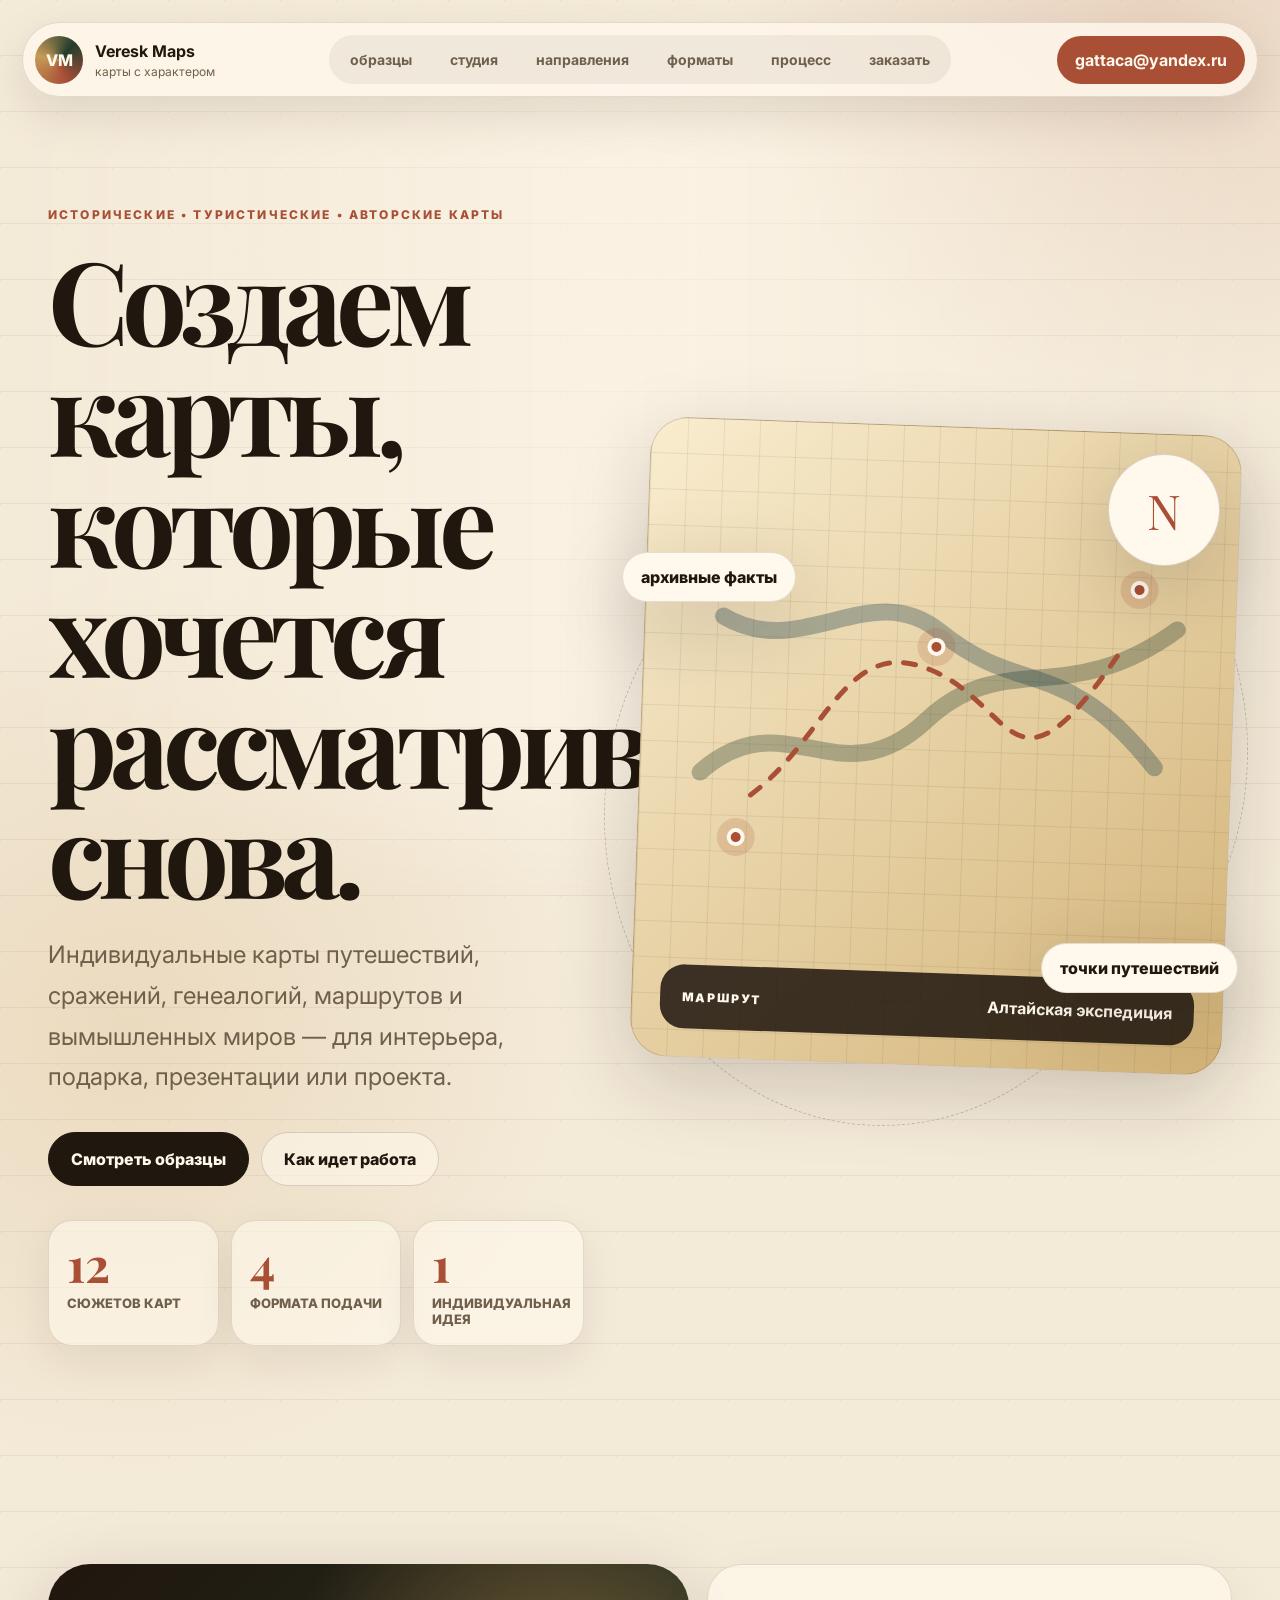
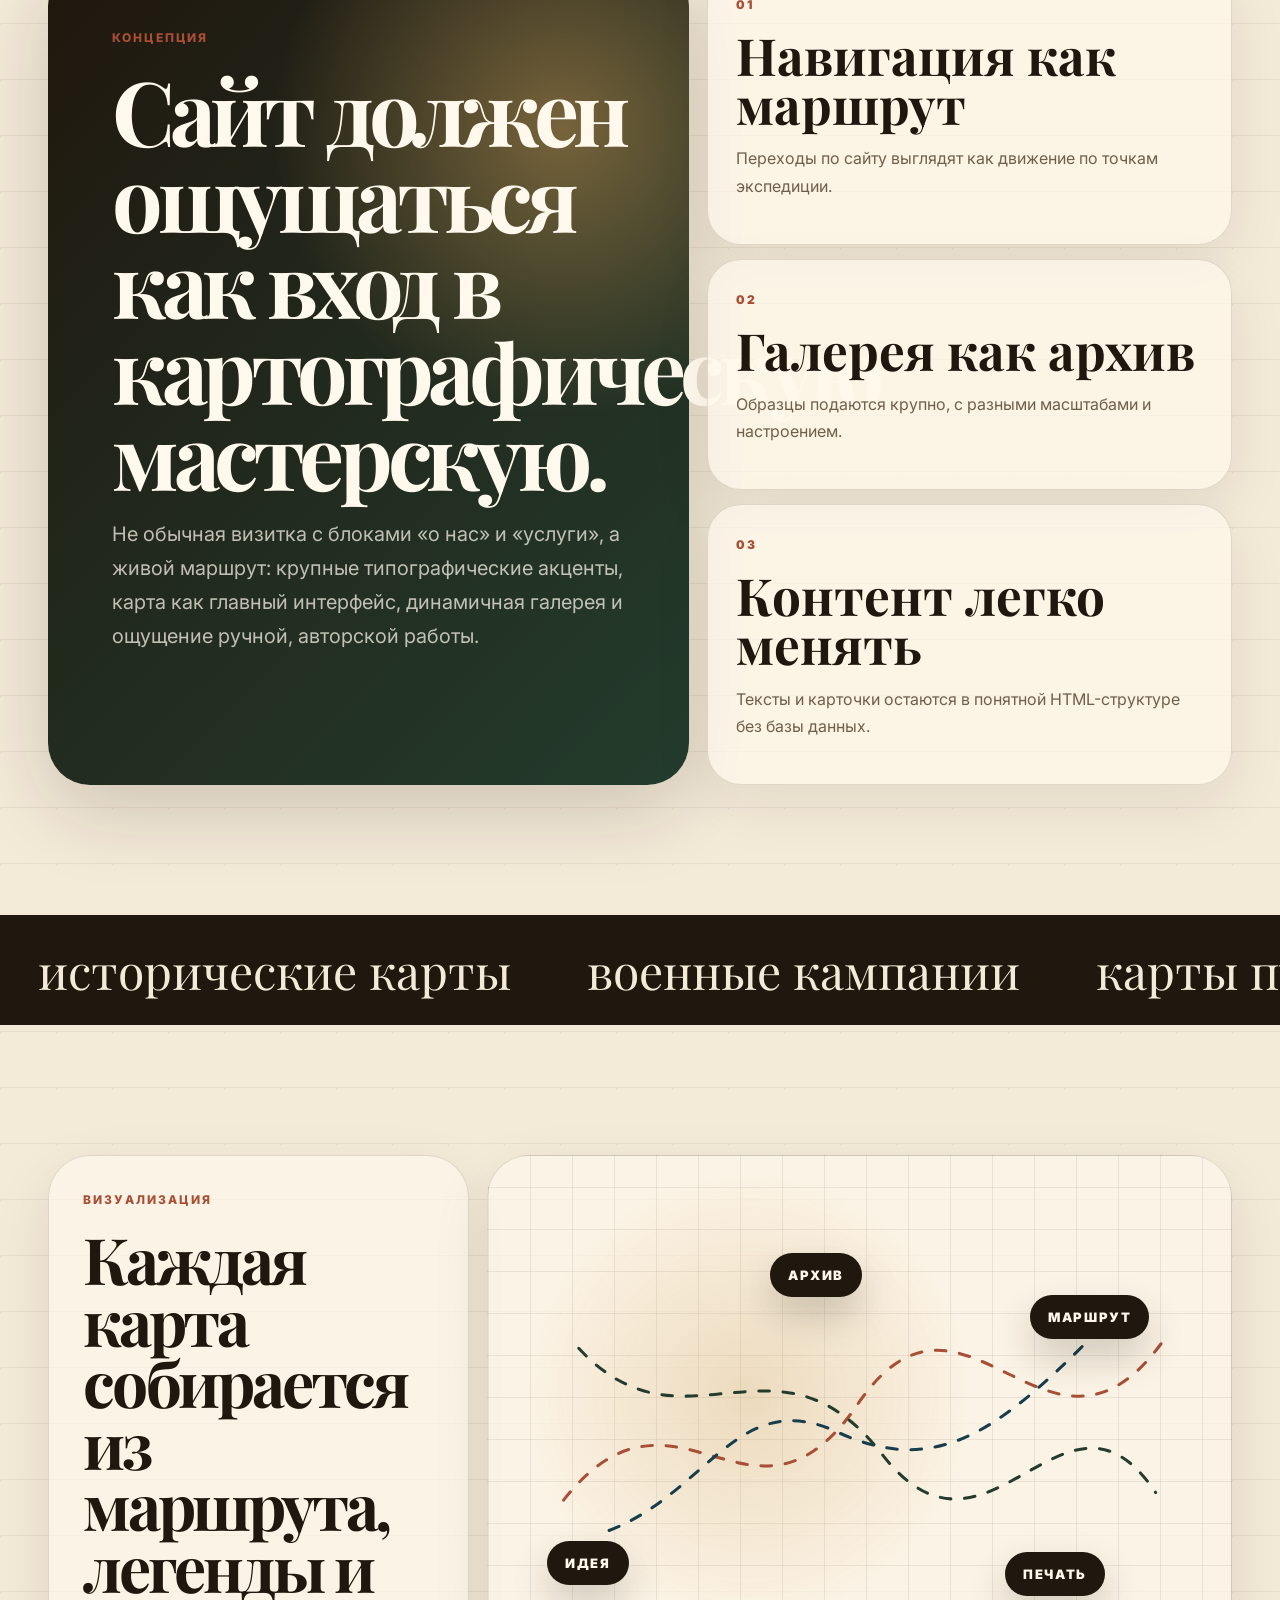
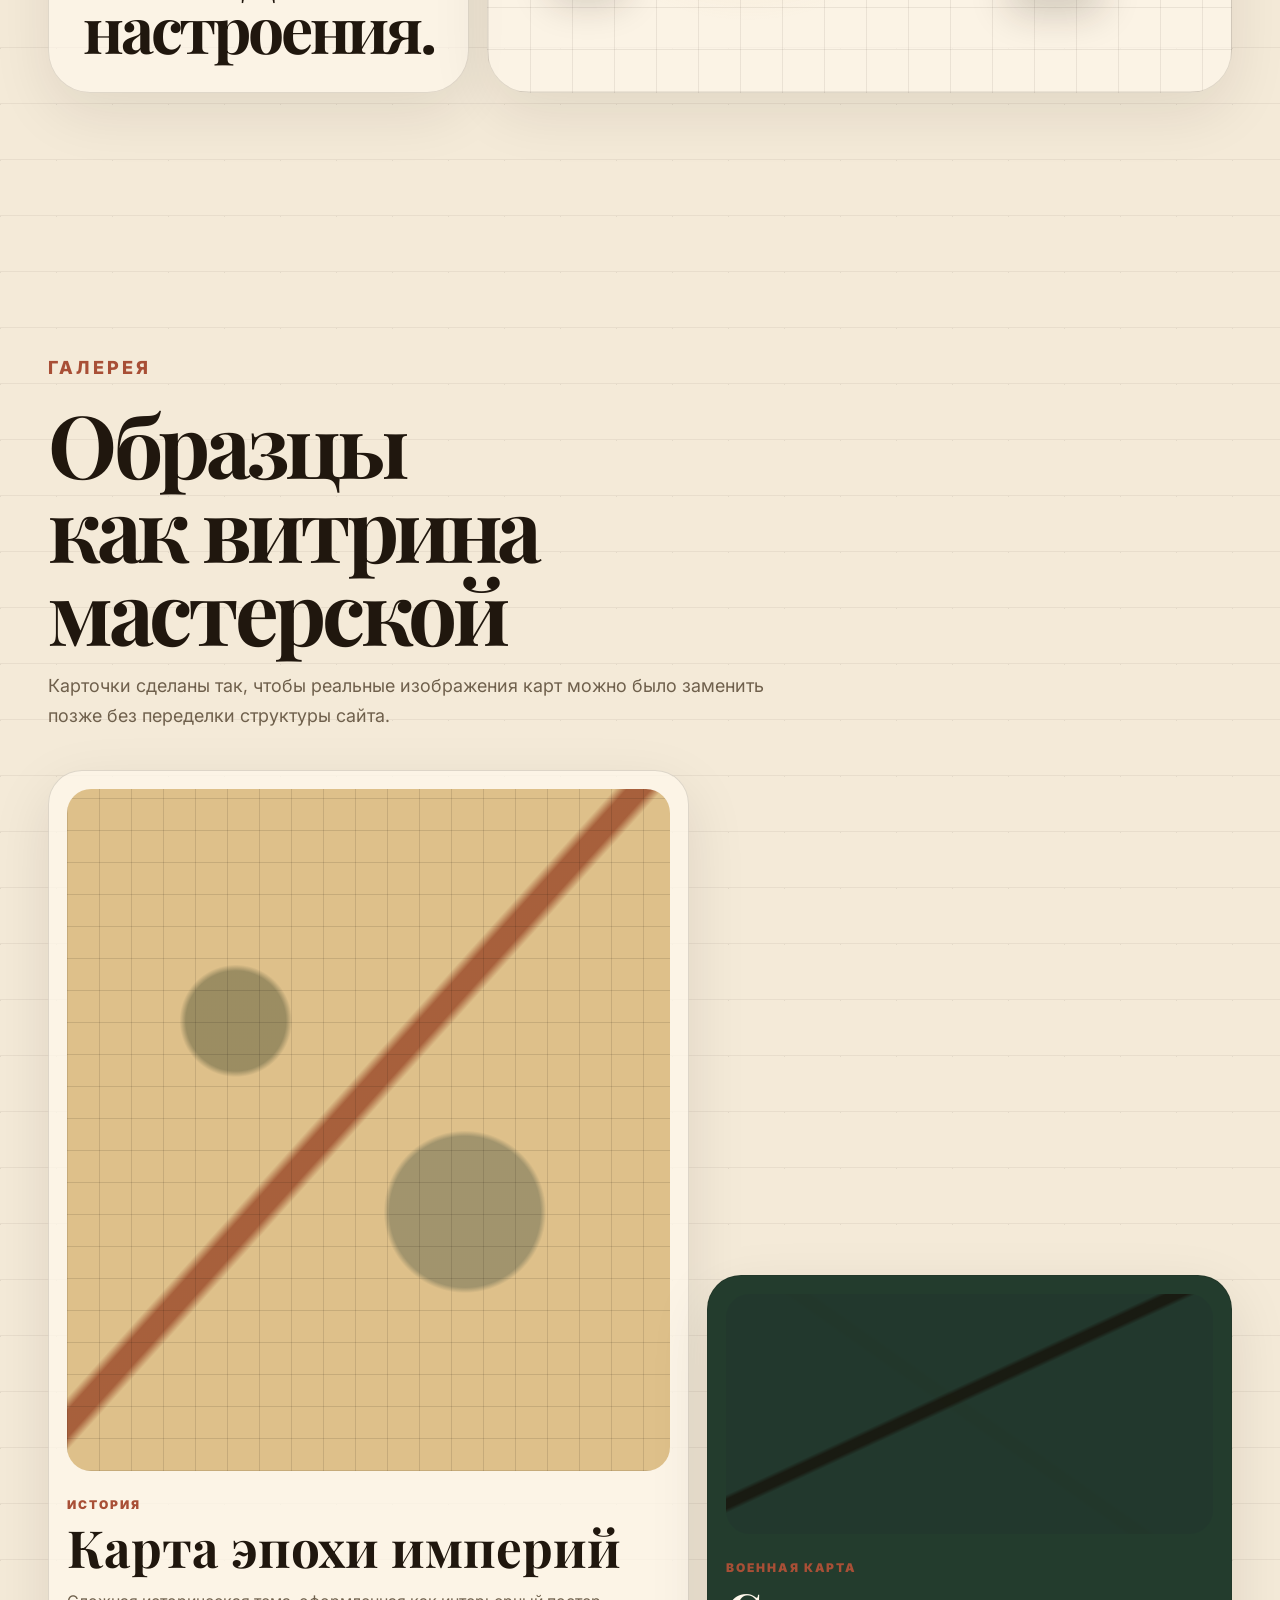
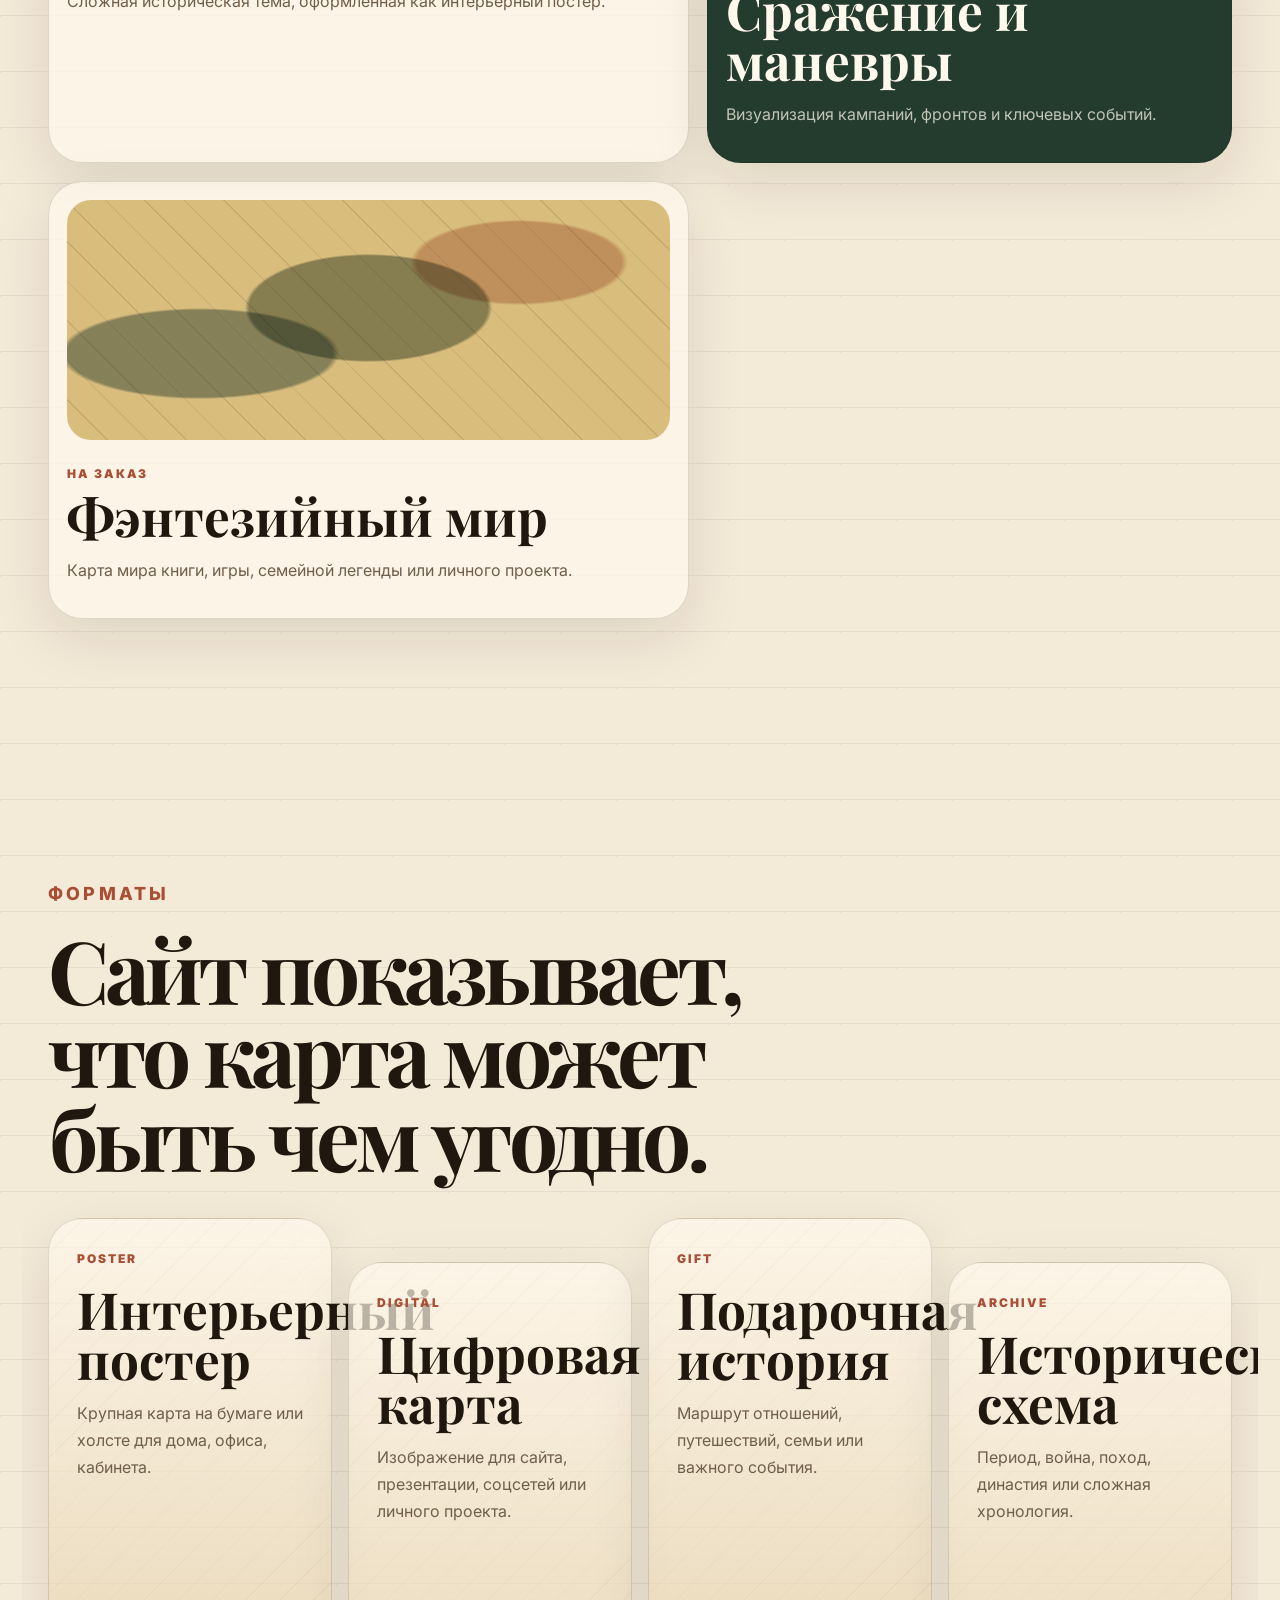
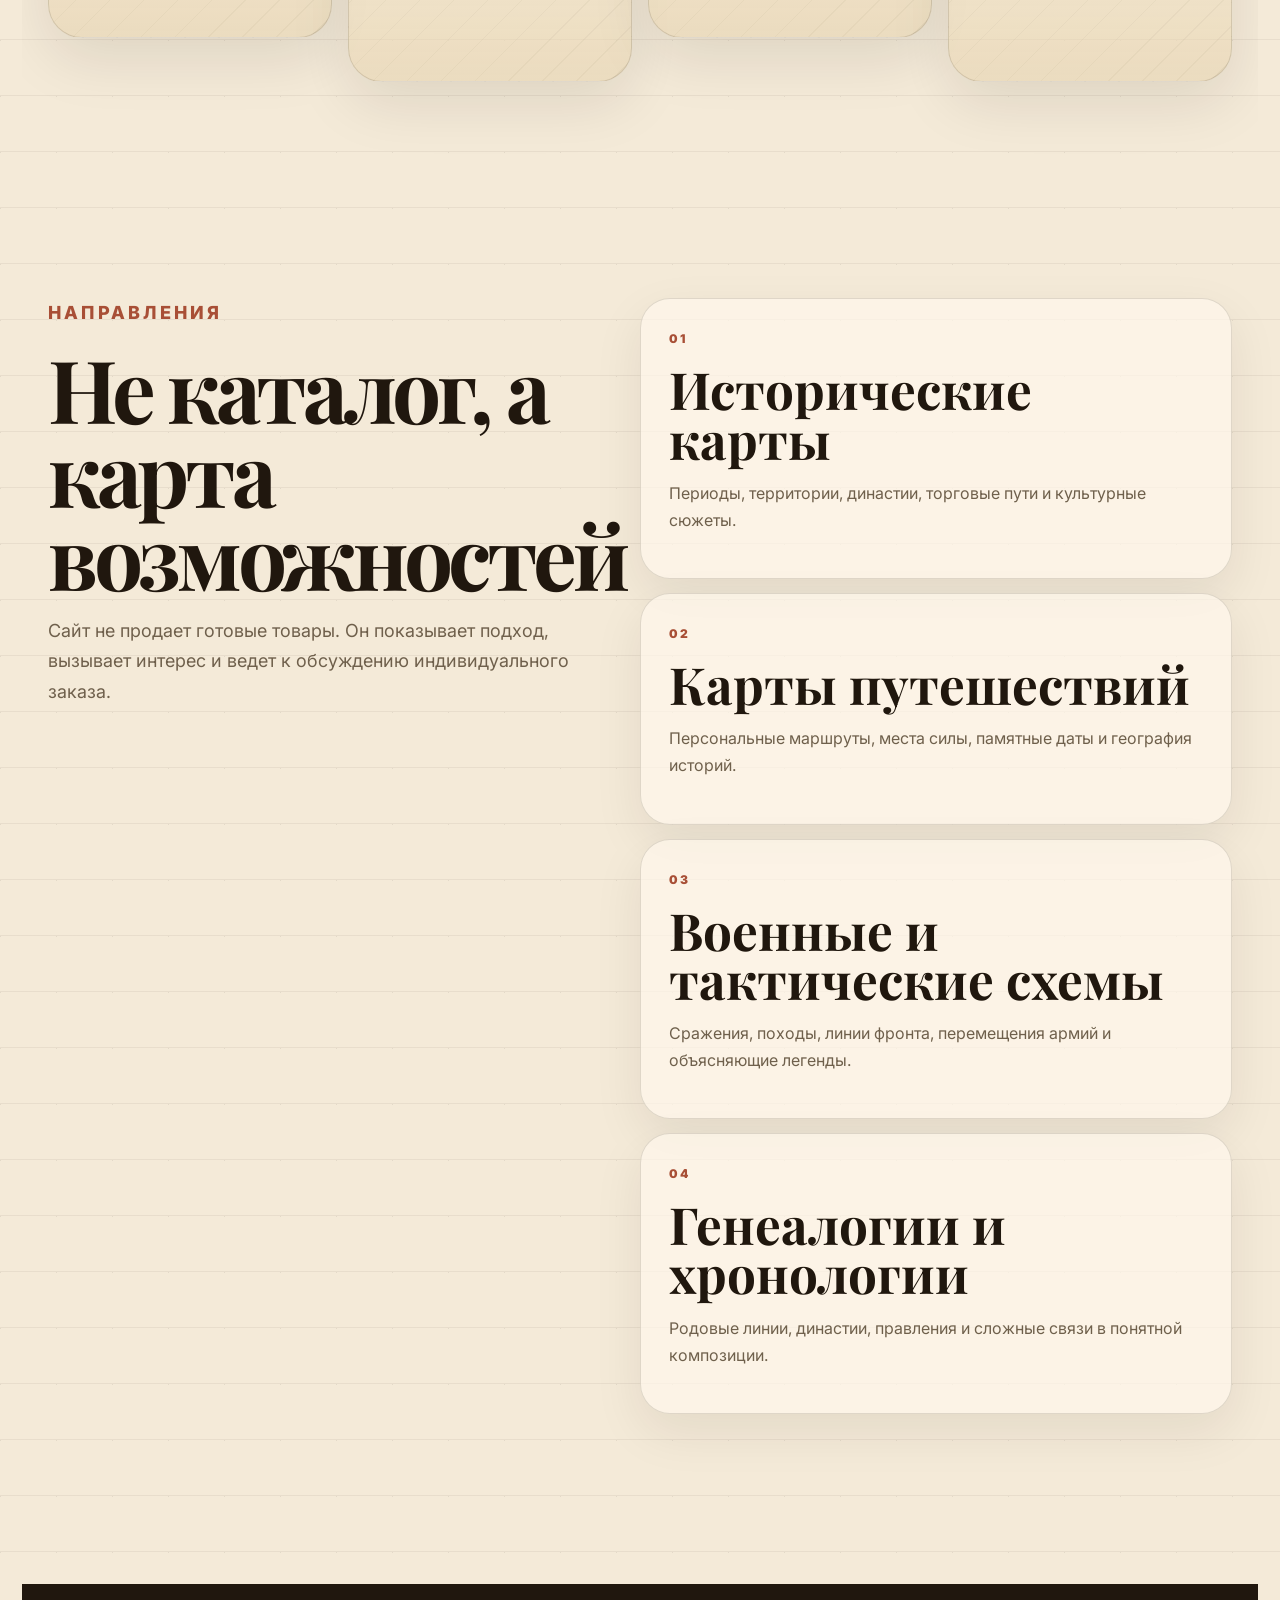
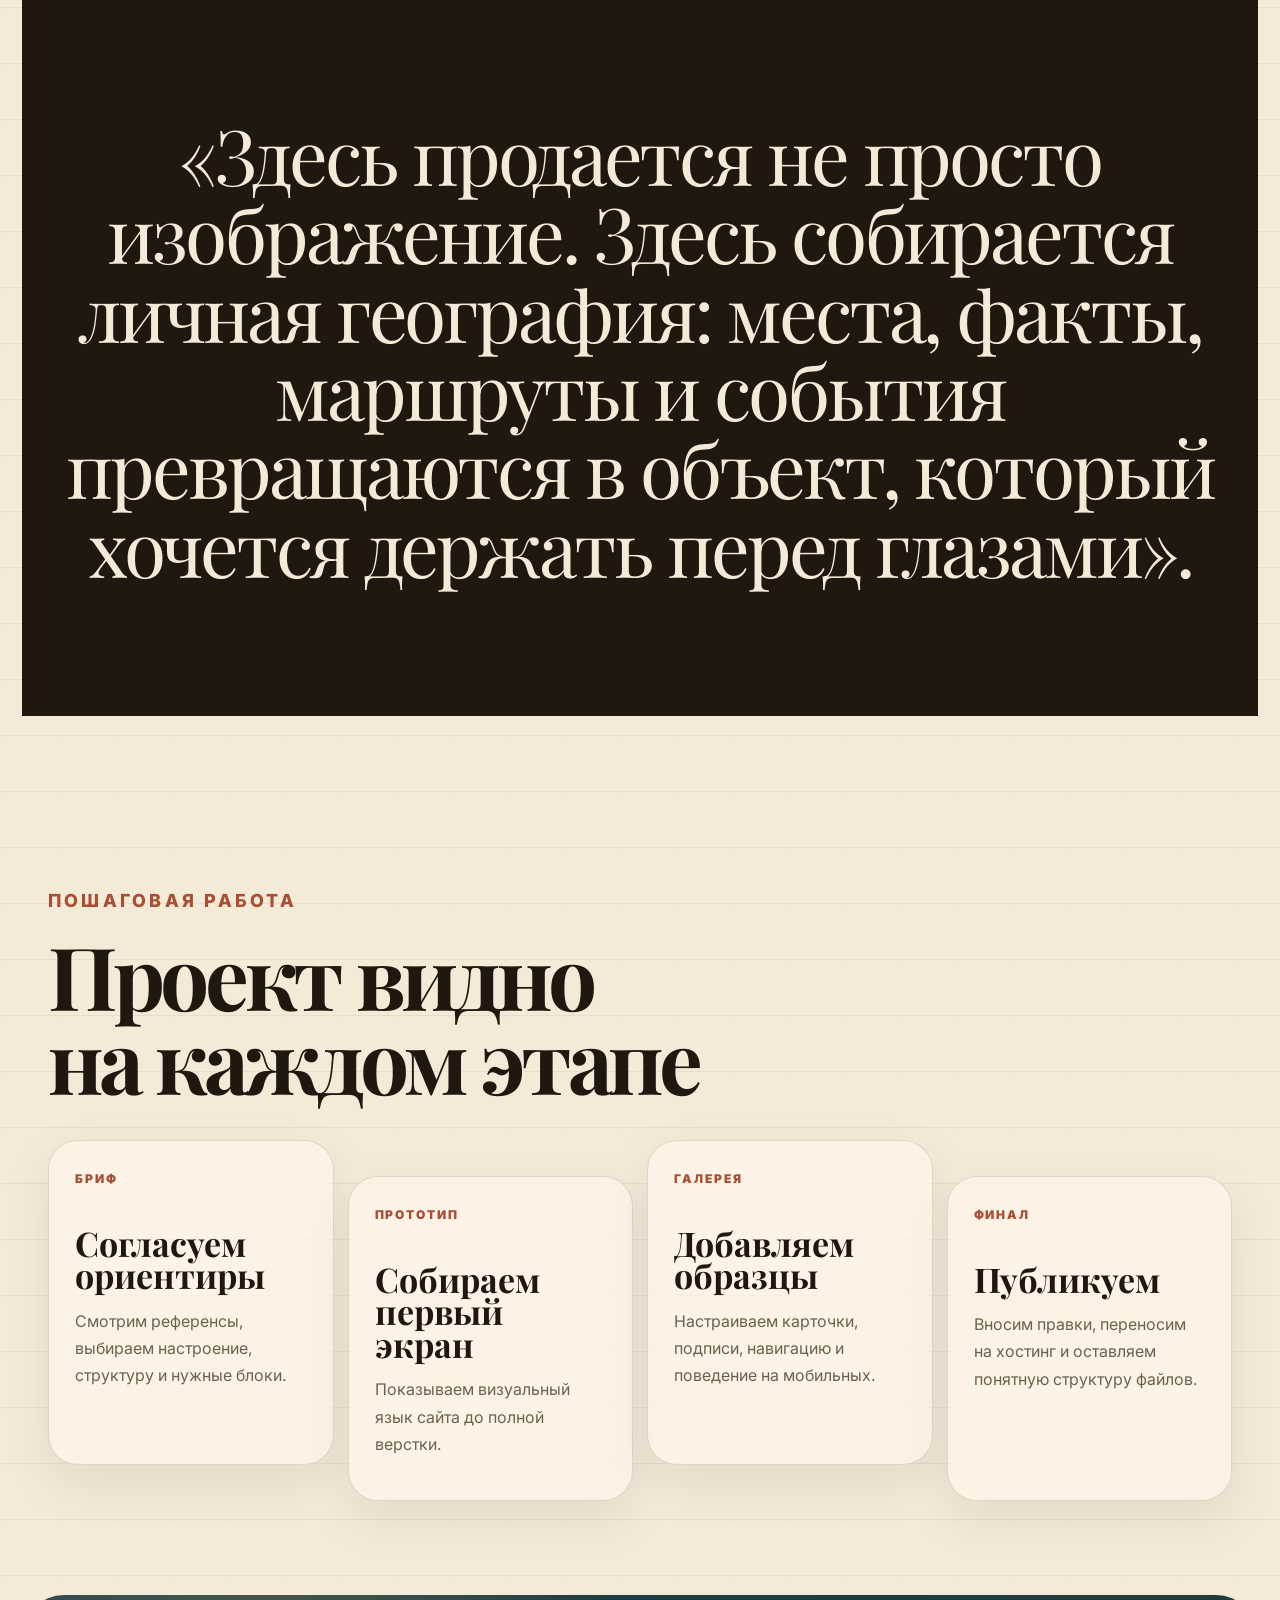
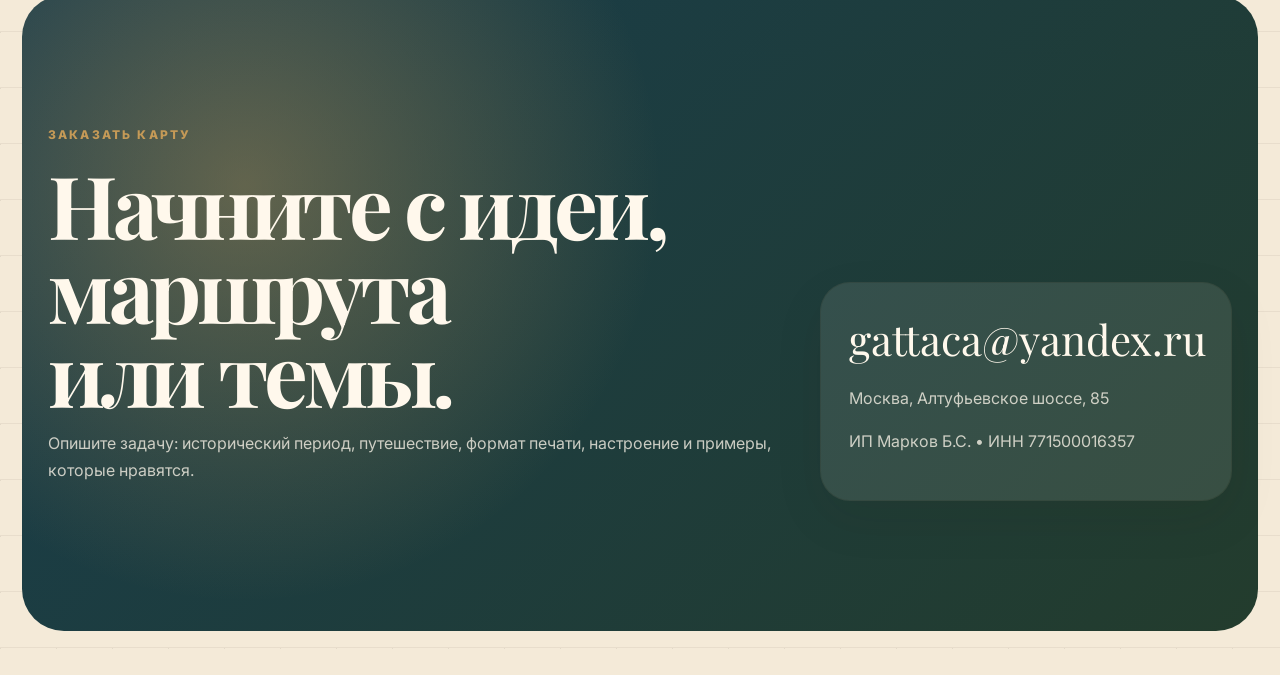
==== index.html @ 29d981ac "Add files via upload" ====
<!doctype html>
<html lang="ru">
  <head>
    <meta charset="UTF-8" />
    <meta name="viewport" content="width=device-width, initial-scale=1.0" />
    <meta
      name="description"
      content="Veresk Maps — создание исторических, туристических, военных и авторских карт на заказ."
    />
    <title>Veresk Maps — авторские карты на заказ</title>
    <link rel="preconnect" href="https://fonts.googleapis.com" />
    <link rel="preconnect" href="https://fonts.gstatic.com" crossorigin />
    <link
      href="https://fonts.googleapis.com/css2?family=Playfair+Display:wght@600;700&family=Inter:wght@400;500;600;700&display=swap"
      rel="stylesheet"
    />
    <link rel="stylesheet" href="styles.css" />
  </head>
  <body>
    <div class="cursor-glow" aria-hidden="true"></div>
    <div class="page-shell">
      <header class="site-header" id="top">
        <a class="brand" href="#top" aria-label="Veresk Maps">
          <span class="brand-mark">VM</span>
          <span>
            <strong>Veresk Maps</strong>
            <small>карты с характером</small>
          </span>
        </a>

        <nav class="route-nav" aria-label="Основная навигация">
          <a href="#works">образцы</a>
          <a href="#studio">студия</a>
          <a href="#directions">направления</a>
          <a href="#formats">форматы</a>
          <a href="#process">процесс</a>
          <a href="#contact">заказать</a>
        </nav>

        <a class="header-action" href="mailto:gattaca@yandex.ru">gattaca@yandex.ru</a>
      </header>

      <main>
        <section class="hero section-grid" aria-labelledby="hero-title">
          <div class="hero-copy">
            <p class="eyebrow">Исторические • туристические • авторские карты</p>
            <h1 id="hero-title">Создаем карты, которые хочется рассматривать снова.</h1>
            <p class="lead">
              Индивидуальные карты путешествий, сражений, генеалогий, маршрутов и
              вымышленных миров — для интерьера, подарка, презентации или проекта.
            </p>
            <div class="hero-actions">
              <a class="button button-primary" href="#works">Смотреть образцы</a>
              <a class="button button-ghost" href="#process">Как идет работа</a>
            </div>
            <div class="hero-stats" aria-label="Ключевые направления">
              <div>
                <strong data-count="12">0</strong>
                <span>сюжетов карт</span>
              </div>
              <div>
                <strong data-count="4">0</strong>
                <span>формата подачи</span>
              </div>
              <div>
                <strong data-count="1">0</strong>
                <span>индивидуальная идея</span>
              </div>
            </div>
          </div>

          <div class="map-stage" aria-label="Декоративная карта с маршрутом">
            <div class="orbit orbit-one"></div>
            <div class="orbit orbit-two"></div>
            <div class="compass">N</div>
            <div class="map-card main-map">
              <span class="map-pin pin-one"></span>
              <span class="map-pin pin-two"></span>
              <span class="map-pin pin-three"></span>
              <svg viewBox="0 0 520 360" role="img" aria-label="Маршрут по карте">
                <path class="terrain terrain-one" d="M26 244 C108 166 165 269 249 185 C326 108 388 171 496 86" />
                <path class="terrain terrain-two" d="M44 88 C124 132 189 42 260 96 C343 159 385 114 478 224" />
                <path class="route-line" d="M77 265 C151 206 166 102 251 134 C339 166 337 276 443 105" />
              </svg>
              <div class="map-caption">
                <span>маршрут</span>
                <strong>Алтайская экспедиция</strong>
              </div>
            </div>
            <div class="floating-note note-top">архивные факты</div>
            <div class="floating-note note-bottom">точки путешествий</div>
          </div>
        </section>

        <section class="studio" id="studio" aria-labelledby="studio-title">
          <div class="studio-panel reveal-card">
            <p class="eyebrow">Концепция</p>
            <h2 id="studio-title">Сайт должен ощущаться как вход в картографическую мастерскую.</h2>
            <p>
              Не обычная визитка с блоками «о нас» и «услуги», а живой маршрут:
              крупные типографические акценты, карта как главный интерфейс, динамичная
              галерея и ощущение ручной, авторской работы.
            </p>
          </div>
          <div class="studio-stack" aria-label="Визуальные принципы">
            <article class="stack-card reveal-card">
              <span>01</span>
              <h3>Навигация как маршрут</h3>
              <p>Переходы по сайту выглядят как движение по точкам экспедиции.</p>
            </article>
            <article class="stack-card reveal-card">
              <span>02</span>
              <h3>Галерея как архив</h3>
              <p>Образцы подаются крупно, с разными масштабами и настроением.</p>
            </article>
            <article class="stack-card reveal-card">
              <span>03</span>
              <h3>Контент легко менять</h3>
              <p>Тексты и карточки остаются в понятной HTML-структуре без базы данных.</p>
            </article>
          </div>
        </section>

        <section class="marquee" aria-label="Типы карт">
          <div class="marquee-track">
            <span>исторические карты</span>
            <span>военные кампании</span>
            <span>карты путешествий</span>
            <span>генеалогии</span>
            <span>веломаршруты</span>
            <span>фэнтези-миры</span>
            <span aria-hidden="true">исторические карты</span>
            <span aria-hidden="true">военные кампании</span>
            <span aria-hidden="true">карты путешествий</span>
            <span aria-hidden="true">генеалогии</span>
            <span aria-hidden="true">веломаршруты</span>
            <span aria-hidden="true">фэнтези-миры</span>
          </div>
        </section>

        <section class="map-lab" aria-label="Декоративная карта мастерской">
          <div class="lab-copy reveal-card">
            <p class="eyebrow">Визуализация</p>
            <h2>Каждая карта собирается из маршрута, легенды и настроения.</h2>
          </div>
          <div class="lab-board reveal-card">
            <span class="lab-node lab-node-one">идея</span>
            <span class="lab-node lab-node-two">архив</span>
            <span class="lab-node lab-node-three">маршрут</span>
            <span class="lab-node lab-node-four">печать</span>
            <svg viewBox="0 0 900 420" aria-hidden="true">
              <path class="lab-path path-a" d="M60 310 C210 120 310 390 450 180 C590 -20 700 310 850 100" />
              <path class="lab-path path-b" d="M80 110 C220 260 340 70 480 250 C620 430 720 120 840 300" />
              <path class="lab-path path-c" d="M120 350 C250 300 290 160 420 220 C560 285 645 210 790 60" />
            </svg>
          </div>
        </section>

        <section class="works" id="works" aria-labelledby="works-title">
          <div class="section-heading">
            <p class="eyebrow">Галерея</p>
            <h2 id="works-title">Образцы как витрина мастерской</h2>
            <p>
              Карточки сделаны так, чтобы реальные изображения карт можно было заменить
              позже без переделки структуры сайта.
            </p>
          </div>

          <div class="gallery-grid">
            <article class="work-card work-card-large reveal-card">
              <div class="map-preview antique-map"></div>
              <div>
                <span>история</span>
                <h3>Карта эпохи империй</h3>
                <p>Сложная историческая тема, оформленная как интерьерный постер.</p>
              </div>
            </article>
            <article class="work-card reveal-card">
              <div class="map-preview travel-map"></div>
              <div>
                <span>путешествия</span>
                <h3>Маршрут семейного трипа</h3>
                <p>Города, даты, воспоминания и персональные отметки.</p>
              </div>
            </article>
            <article class="work-card dark-card reveal-card">
              <div class="map-preview battle-map"></div>
              <div>
                <span>военная карта</span>
                <h3>Сражение и маневры</h3>
                <p>Визуализация кампаний, фронтов и ключевых событий.</p>
              </div>
            </article>
            <article class="work-card reveal-card">
              <div class="map-preview fantasy-map"></div>
              <div>
                <span>на заказ</span>
                <h3>Фэнтезийный мир</h3>
                <p>Карта мира книги, игры, семейной легенды или личного проекта.</p>
              </div>
            </article>
          </div>
        </section>

        <section class="formats" id="formats" aria-labelledby="formats-title">
          <div class="section-heading">
            <p class="eyebrow">Форматы</p>
            <h2 id="formats-title">Сайт показывает, что карта может быть чем угодно.</h2>
          </div>
          <div class="format-rail">
            <article class="format-card reveal-card">
              <span>poster</span>
              <h3>Интерьерный постер</h3>
              <p>Крупная карта на бумаге или холсте для дома, офиса, кабинета.</p>
            </article>
            <article class="format-card reveal-card">
              <span>digital</span>
              <h3>Цифровая карта</h3>
              <p>Изображение для сайта, презентации, соцсетей или личного проекта.</p>
            </article>
            <article class="format-card reveal-card">
              <span>gift</span>
              <h3>Подарочная история</h3>
              <p>Маршрут отношений, путешествий, семьи или важного события.</p>
            </article>
            <article class="format-card reveal-card">
              <span>archive</span>
              <h3>Историческая схема</h3>
              <p>Период, война, поход, династия или сложная хронология.</p>
            </article>
          </div>
        </section>

        <section class="directions section-grid" id="directions" aria-labelledby="directions-title">
          <div class="section-heading sticky-heading">
            <p class="eyebrow">Направления</p>
            <h2 id="directions-title">Не каталог, а карта возможностей</h2>
            <p>
              Сайт не продает готовые товары. Он показывает подход, вызывает интерес и
              ведет к обсуждению индивидуального заказа.
            </p>
          </div>

          <div class="direction-list">
            <article class="reveal-card">
              <span>01</span>
              <h3>Исторические карты</h3>
              <p>Периоды, территории, династии, торговые пути и культурные сюжеты.</p>
            </article>
            <article class="reveal-card">
              <span>02</span>
              <h3>Карты путешествий</h3>
              <p>Персональные маршруты, места силы, памятные даты и география историй.</p>
            </article>
            <article class="reveal-card">
              <span>03</span>
              <h3>Военные и тактические схемы</h3>
              <p>Сражения, походы, линии фронта, перемещения армий и объясняющие легенды.</p>
            </article>
            <article class="reveal-card">
              <span>04</span>
              <h3>Генеалогии и хронологии</h3>
              <p>Родовые линии, династии, правления и сложные связи в понятной композиции.</p>
            </article>
          </div>
        </section>

        <section class="quote-band" aria-label="Идея сайта">
          <p>
            «Здесь продается не просто изображение. Здесь собирается личная география:
            места, факты, маршруты и события превращаются в объект, который хочется
            держать перед глазами».
          </p>
        </section>

        <section class="process" id="process" aria-labelledby="process-title">
          <div class="section-heading">
            <p class="eyebrow">Пошаговая работа</p>
            <h2 id="process-title">Проект видно на каждом этапе</h2>
          </div>

          <div class="timeline">
            <article class="reveal-card">
              <span>бриф</span>
              <h3>Согласуем ориентиры</h3>
              <p>Смотрим референсы, выбираем настроение, структуру и нужные блоки.</p>
            </article>
            <article class="reveal-card">
              <span>прототип</span>
              <h3>Собираем первый экран</h3>
              <p>Показываем визуальный язык сайта до полной верстки.</p>
            </article>
            <article class="reveal-card">
              <span>галерея</span>
              <h3>Добавляем образцы</h3>
              <p>Настраиваем карточки, подписи, навигацию и поведение на мобильных.</p>
            </article>
            <article class="reveal-card">
              <span>финал</span>
              <h3>Публикуем</h3>
              <p>Вносим правки, переносим на хостинг и оставляем понятную структуру файлов.</p>
            </article>
          </div>
        </section>

        <section class="contact" id="contact" aria-labelledby="contact-title">
          <div>
            <p class="eyebrow">Заказать карту</p>
            <h2 id="contact-title">Начните с идеи, маршрута или темы.</h2>
            <p>
              Опишите задачу: исторический период, путешествие, формат печати,
              настроение и примеры, которые нравятся.
            </p>
          </div>
          <div class="contact-card">
            <a href="mailto:gattaca@yandex.ru">gattaca@yandex.ru</a>
            <p>Москва, Алтуфьевское шоссе, 85</p>
            <p>ИП Марков Б.С. • ИНН 771500016357</p>
          </div>
        </section>
      </main>
    </div>

    <button class="to-top" type="button" aria-label="Вернуться наверх">↑</button>
    <script src="script.js"></script>
  </body>
</html>
---- styles.css ----
:root {
  --ink: #20170e;
  --muted: #6f604c;
  --paper: #f4ead8;
  --paper-deep: #e5d2ad;
  --sand: #c59a57;
  --terracotta: #a84f36;
  --forest: #233c2d;
  --blue: #183d4d;
  --white: #fff8ec;
  --shadow: 0 24px 80px rgba(32, 23, 14, 0.18);
}

* {
  box-sizing: border-box;
}

html {
  scroll-behavior: smooth;
}

body {
  margin: 0;
  min-width: 320px;
  overflow-x: hidden;
  color: var(--ink);
  font-family: "Inter", Arial, sans-serif;
  background:
    radial-gradient(circle at 10% 10%, rgba(197, 154, 87, 0.2), transparent 28rem),
    radial-gradient(circle at 90% 0%, rgba(168, 79, 54, 0.14), transparent 26rem),
    linear-gradient(120deg, rgba(32, 23, 14, 0.08) 1px, transparent 1px),
    linear-gradient(0deg, rgba(32, 23, 14, 0.06) 1px, transparent 1px),
    var(--paper);
  background-size: auto, auto, 56px 56px, 56px 56px, auto;
  animation: paperDrift 24s ease-in-out infinite alternate;
}

body::before {
  position: fixed;
  inset: 0;
  z-index: -1;
  pointer-events: none;
  content: "";
  background: linear-gradient(90deg, transparent, rgba(255, 248, 236, 0.55), transparent);
  mask-image: linear-gradient(180deg, transparent, #000 18%, #000 82%, transparent);
}

.cursor-glow {
  position: fixed;
  left: 0;
  top: 0;
  z-index: 60;
  width: 280px;
  height: 280px;
  pointer-events: none;
  border-radius: 50%;
  background: radial-gradient(circle, rgba(197, 154, 87, 0.28), transparent 68%);
  mix-blend-mode: multiply;
  opacity: 0;
  transform: translate(-50%, -50%);
  transition: opacity 0.25s ease;
}

a {
  color: inherit;
  text-decoration: none;
}

p {
  color: var(--muted);
  line-height: 1.7;
}

h1,
h2,
h3 {
  margin: 0;
  font-family: "Playfair Display", Georgia, serif;
  line-height: 0.96;
}

.page-shell {
  width: min(1440px, 100%);
  margin: 0 auto;
  padding: 22px;
}

.site-header {
  position: sticky;
  top: 16px;
  z-index: 20;
  display: grid;
  grid-template-columns: 1fr auto 1fr;
  gap: 18px;
  align-items: center;
  padding: 12px;
  border: 1px solid rgba(32, 23, 14, 0.12);
  border-radius: 999px;
  background: rgba(255, 248, 236, 0.78);
  box-shadow: 0 16px 48px rgba(32, 23, 14, 0.1);
  backdrop-filter: blur(18px);
}

.brand,
.route-nav,
.hero-actions {
  display: flex;
  align-items: center;
}

.brand {
  gap: 12px;
}

.brand-mark {
  display: grid;
  width: 48px;
  height: 48px;
  place-items: center;
  border-radius: 50%;
  color: var(--white);
  font-weight: 800;
  background: conic-gradient(from 42deg, var(--forest), var(--terracotta), var(--sand), var(--forest));
  animation: compassSpin 14s linear infinite;
}

.brand strong,
.brand small {
  display: block;
}

.brand small {
  margin-top: 3px;
  color: var(--muted);
  font-size: 12px;
}

.route-nav {
  gap: 8px;
  padding: 6px;
  border-radius: 999px;
  background: rgba(32, 23, 14, 0.06);
}

.route-nav a {
  padding: 10px 15px;
  border-radius: 999px;
  color: var(--muted);
  font-size: 14px;
  font-weight: 700;
  transition: color 0.2s ease, background 0.2s ease, transform 0.2s ease;
}

.route-nav a:hover {
  transform: translateY(-2px);
}

.route-nav a:hover,
.route-nav a.is-active {
  color: var(--white);
  background: var(--ink);
}

.header-action {
  justify-self: end;
  padding: 14px 18px;
  border-radius: 999px;
  color: var(--white);
  font-weight: 700;
  background: var(--terracotta);
  transition: transform 0.2s ease, box-shadow 0.2s ease;
}

.header-action:hover,
.button:hover {
  transform: translateY(-3px);
  box-shadow: 0 16px 34px rgba(32, 23, 14, 0.18);
}

.section-grid {
  display: grid;
  grid-template-columns: minmax(0, 0.95fr) minmax(420px, 1.05fr);
  gap: 56px;
  align-items: center;
}

.hero {
  min-height: calc(100vh - 110px);
  padding: 108px 26px 88px;
}

.eyebrow {
  margin: 0 0 18px;
  color: var(--terracotta);
  font-size: 12px;
  font-weight: 800;
  letter-spacing: 0.18em;
  text-transform: uppercase;
}

.hero h1 {
  max-width: 880px;
  font-size: clamp(62px, 9vw, 148px);
  letter-spacing: -0.06em;
  text-wrap: balance;
}

.lead {
  max-width: 620px;
  margin: 28px 0 0;
  font-size: clamp(18px, 2vw, 24px);
}

.hero-actions {
  gap: 12px;
  flex-wrap: wrap;
  margin-top: 34px;
}

.button {
  display: inline-flex;
  align-items: center;
  justify-content: center;
  min-height: 54px;
  padding: 0 22px;
  border: 1px solid rgba(32, 23, 14, 0.16);
  border-radius: 999px;
  font-weight: 800;
  transition: transform 0.2s ease, box-shadow 0.2s ease, background 0.2s ease;
}

.button-primary {
  color: var(--white);
  border-color: var(--ink);
  background: var(--ink);
}

.button-ghost {
  background: rgba(255, 248, 236, 0.58);
}

.hero-stats {
  display: grid;
  grid-template-columns: repeat(3, minmax(120px, 1fr));
  gap: 12px;
  max-width: 640px;
  margin-top: 34px;
}

.hero-stats div {
  padding: 18px;
  border: 1px solid rgba(32, 23, 14, 0.12);
  border-radius: 24px;
  background: rgba(255, 248, 236, 0.6);
  box-shadow: 0 14px 42px rgba(32, 23, 14, 0.08);
}

.hero-stats strong {
  display: block;
  color: var(--terracotta);
  font-family: "Playfair Display", Georgia, serif;
  font-size: 48px;
  line-height: 1;
}

.hero-stats span {
  display: block;
  margin-top: 8px;
  color: var(--muted);
  font-size: 13px;
  font-weight: 800;
  text-transform: uppercase;
}

.map-stage {
  position: relative;
  min-height: 700px;
}

.map-card {
  position: relative;
  overflow: hidden;
  border: 1px solid rgba(32, 23, 14, 0.16);
  border-radius: 38px;
  background:
    linear-gradient(90deg, rgba(32, 23, 14, 0.08) 1px, transparent 1px),
    linear-gradient(0deg, rgba(32, 23, 14, 0.08) 1px, transparent 1px),
    linear-gradient(135deg, #f9edcf, #d3b377);
  background-size: 36px 36px, 36px 36px, auto;
  box-shadow: var(--shadow);
}

.main-map {
  height: 640px;
  transform: rotate(2deg);
  transition: transform 0.18s ease-out;
  animation: mapFloat 8s ease-in-out infinite;
}

.main-map svg {
  position: absolute;
  inset: 52px 34px 112px;
  width: calc(100% - 68px);
  height: calc(100% - 164px);
}

.terrain {
  fill: none;
  stroke-linecap: round;
  stroke-width: 17;
  opacity: 0.32;
}

.terrain-one {
  stroke: var(--forest);
}

.terrain-two {
  stroke: var(--blue);
}

.route-line {
  fill: none;
  stroke: var(--terracotta);
  stroke-dasharray: 12 14;
  stroke-linecap: round;
  stroke-width: 5;
  animation: dash 15s linear infinite;
}

.map-pin {
  position: absolute;
  z-index: 2;
  width: 18px;
  height: 18px;
  border: 4px solid var(--white);
  border-radius: 50%;
  background: var(--terracotta);
  box-shadow: 0 0 0 10px rgba(168, 79, 54, 0.18);
  animation: pinPulse 2.7s ease-in-out infinite;
}

.pin-one {
  left: 15%;
  top: 64%;
}

.pin-two {
  left: 48%;
  top: 33%;
}

.pin-three {
  right: 15%;
  top: 23%;
}

.map-caption {
  position: absolute;
  right: 28px;
  bottom: 28px;
  left: 28px;
  display: flex;
  gap: 18px;
  align-items: center;
  justify-content: space-between;
  padding: 22px;
  border-radius: 24px;
  color: var(--white);
  background: rgba(32, 23, 14, 0.86);
}

.map-caption span,
.work-card span,
.timeline span,
.direction-list span {
  font-size: 12px;
  font-weight: 900;
  letter-spacing: 0.16em;
  text-transform: uppercase;
}

.compass,
.floating-note {
  position: absolute;
  z-index: 3;
  display: grid;
  place-items: center;
  box-shadow: var(--shadow);
}

.compass {
  top: 4%;
  right: 2%;
  width: 112px;
  height: 112px;
  border: 1px solid rgba(32, 23, 14, 0.18);
  border-radius: 50%;
  color: var(--terracotta);
  font-family: "Playfair Display", Georgia, serif;
  font-size: 48px;
  background: var(--white);
  animation: compassBob 5s ease-in-out infinite;
}

.floating-note {
  padding: 14px 18px;
  border: 1px solid rgba(32, 23, 14, 0.12);
  border-radius: 999px;
  font-weight: 800;
  background: var(--white);
  animation: noteFloat 5s ease-in-out infinite;
}

.note-bottom {
  animation-delay: -2s;
}

.orbit {
  position: absolute;
  z-index: 0;
  border: 1px dashed rgba(32, 23, 14, 0.22);
  border-radius: 50%;
  pointer-events: none;
}

.orbit-one {
  inset: 10px -16px 60px 20px;
  animation: orbitTurn 28s linear infinite;
}

.orbit-two {
  inset: 80px 72px 0 -36px;
  animation: orbitTurn 36s linear infinite reverse;
}

.note-top {
  top: 18%;
  left: -3%;
}

.note-bottom {
  right: -1%;
  bottom: 19%;
}

.marquee {
  overflow: hidden;
  margin: 0 -22px;
  border-block: 1px solid rgba(32, 23, 14, 0.13);
  background: var(--ink);
}

.marquee-track {
  display: flex;
  width: max-content;
  animation: marquee 24s linear infinite;
}

.marquee span {
  padding: 22px 38px;
  color: var(--paper);
  font-family: "Playfair Display", Georgia, serif;
  font-size: clamp(24px, 4vw, 48px);
  white-space: nowrap;
}

.works,
.studio,
.map-lab,
.formats,
.directions,
.quote-band,
.process,
.contact {
  padding: 130px 26px;
}

.section-heading {
  max-width: 720px;
}

.section-heading h2,
.contact h2 {
  font-size: clamp(46px, 6.8vw, 104px);
  letter-spacing: -0.05em;
  text-wrap: balance;
}

.studio {
  display: grid;
  grid-template-columns: minmax(0, 1.1fr) minmax(360px, 0.9fr);
  gap: 18px;
  align-items: stretch;
}

.studio-panel {
  min-height: 620px;
  padding: clamp(28px, 5vw, 70px);
  border-radius: 42px;
  color: var(--white);
  background:
    radial-gradient(circle at 80% 20%, rgba(197, 154, 87, 0.52), transparent 18rem),
    linear-gradient(135deg, var(--ink), var(--forest));
  box-shadow: var(--shadow);
}

.studio-panel h2 {
  max-width: 920px;
  font-size: clamp(48px, 7vw, 112px);
  letter-spacing: -0.06em;
}

.studio-panel p:not(.eyebrow) {
  max-width: 760px;
  color: rgba(255, 248, 236, 0.72);
  font-size: 20px;
}

.studio-stack {
  display: grid;
  gap: 14px;
}

.stack-card {
  min-height: 190px;
  padding: 28px;
  border: 1px solid rgba(32, 23, 14, 0.13);
  border-radius: 34px;
  background: rgba(255, 248, 236, 0.7);
  box-shadow: 0 20px 58px rgba(32, 23, 14, 0.08);
}

.stack-card span,
.format-card span {
  color: var(--terracotta);
  font-size: 12px;
  font-weight: 900;
  letter-spacing: 0.16em;
  text-transform: uppercase;
}

.stack-card h3,
.format-card h3 {
  margin-top: 18px;
  font-size: clamp(34px, 4vw, 58px);
}

.map-lab {
  display: grid;
  grid-template-columns: 0.7fr 1.3fr;
  gap: 18px;
  align-items: stretch;
}

.lab-copy,
.lab-board {
  border: 1px solid rgba(32, 23, 14, 0.13);
  border-radius: 42px;
  background: rgba(255, 248, 236, 0.64);
  box-shadow: 0 20px 60px rgba(32, 23, 14, 0.09);
}

.lab-copy {
  padding: 34px;
}

.lab-copy h2 {
  font-size: clamp(38px, 5vw, 76px);
  letter-spacing: -0.05em;
}

.lab-board {
  position: relative;
  overflow: hidden;
  min-height: 520px;
  background:
    radial-gradient(circle at 35% 45%, rgba(197, 154, 87, 0.28), transparent 14rem),
    repeating-linear-gradient(0deg, rgba(32, 23, 14, 0.08) 0 1px, transparent 1px 42px),
    repeating-linear-gradient(90deg, rgba(32, 23, 14, 0.08) 0 1px, transparent 1px 42px),
    rgba(255, 248, 236, 0.66);
}

.lab-board svg {
  position: absolute;
  inset: 30px;
  width: calc(100% - 60px);
  height: calc(100% - 60px);
}

.lab-path {
  fill: none;
  stroke-linecap: round;
  stroke-width: 4;
  stroke-dasharray: 14 18;
  animation: dash 12s linear infinite;
}

.path-a {
  stroke: var(--terracotta);
}

.path-b {
  stroke: var(--forest);
  animation-direction: reverse;
}

.path-c {
  stroke: var(--blue);
  animation-duration: 16s;
}

.lab-node {
  position: absolute;
  z-index: 2;
  padding: 14px 18px;
  border-radius: 999px;
  color: var(--white);
  font-size: 13px;
  font-weight: 900;
  letter-spacing: 0.12em;
  text-transform: uppercase;
  background: var(--ink);
  box-shadow: 0 18px 38px rgba(32, 23, 14, 0.2);
  animation: noteFloat 4.8s ease-in-out infinite;
}

.lab-node-one {
  left: 8%;
  bottom: 20%;
}

.lab-node-two {
  left: 38%;
  top: 18%;
  animation-delay: -1.2s;
}

.lab-node-three {
  right: 11%;
  top: 26%;
  animation-delay: -2.3s;
}

.lab-node-four {
  right: 17%;
  bottom: 18%;
  animation-delay: -3.2s;
}

.section-heading p {
  font-size: 18px;
}

.gallery-grid {
  display: grid;
  grid-template-columns: 1.1fr 0.9fr;
  gap: 18px;
  margin-top: 38px;
}

.work-card {
  display: grid;
  min-height: 410px;
  padding: 18px;
  border: 1px solid rgba(32, 23, 14, 0.14);
  border-radius: 34px;
  background: rgba(255, 248, 236, 0.72);
  box-shadow: 0 20px 60px rgba(32, 23, 14, 0.1);
  transition: transform 0.25s ease, box-shadow 0.25s ease;
}

.work-card:hover,
.format-card:hover,
.stack-card:hover,
.direction-list article:hover,
.timeline article:hover {
  transform: translateY(-8px) rotate(-0.5deg);
  box-shadow: 0 30px 86px rgba(32, 23, 14, 0.16);
}

.work-card-large {
  grid-row: span 2;
  min-height: 838px;
}

.work-card h3 {
  margin-top: 10px;
  font-size: clamp(30px, 4vw, 56px);
}

.work-card p {
  max-width: 560px;
}

.work-card span {
  color: var(--terracotta);
}

.dark-card {
  color: var(--white);
  background: var(--forest);
}

.dark-card p {
  color: rgba(255, 248, 236, 0.72);
}

.map-preview {
  min-height: 240px;
  margin-bottom: 22px;
  border-radius: 24px;
  background-color: var(--paper-deep);
  background-blend-mode: multiply;
  transition: transform 0.45s ease, filter 0.45s ease;
}

.work-card:hover .map-preview {
  transform: scale(1.035) rotate(1deg);
  filter: saturate(1.12) contrast(1.05);
}

.work-card-large .map-preview {
  min-height: 570px;
}

.antique-map {
  background:
    radial-gradient(circle at 28% 34%, rgba(35, 60, 45, 0.35) 0 8%, transparent 9%),
    radial-gradient(circle at 66% 62%, rgba(24, 61, 77, 0.3) 0 13%, transparent 14%),
    linear-gradient(132deg, transparent 45%, rgba(168, 79, 54, 0.72) 46% 48%, transparent 49%),
    repeating-linear-gradient(0deg, rgba(32, 23, 14, 0.12) 0 1px, transparent 1px 32px),
    repeating-linear-gradient(90deg, rgba(32, 23, 14, 0.12) 0 1px, transparent 1px 32px),
    #dec08a;
}

.travel-map {
  background:
    radial-gradient(circle at 20% 70%, var(--terracotta) 0 7px, transparent 8px),
    radial-gradient(circle at 76% 24%, var(--terracotta) 0 7px, transparent 8px),
    linear-gradient(145deg, transparent 42%, rgba(168, 79, 54, 0.8) 43% 45%, transparent 46%),
    linear-gradient(30deg, rgba(35, 60, 45, 0.22), transparent),
    #e9c985;
}

.battle-map {
  background:
    linear-gradient(35deg, transparent 48%, rgba(255, 248, 236, 0.58) 49% 51%, transparent 52%),
    linear-gradient(155deg, transparent 43%, rgba(168, 79, 54, 0.76) 44% 46%, transparent 47%),
    repeating-linear-gradient(90deg, rgba(255, 248, 236, 0.14) 0 1px, transparent 1px 30px),
    #22382d;
}

.fantasy-map {
  background:
    radial-gradient(ellipse at 50% 45%, rgba(35, 60, 45, 0.44) 0 28%, transparent 29%),
    radial-gradient(ellipse at 22% 64%, rgba(24, 61, 77, 0.42) 0 20%, transparent 21%),
    radial-gradient(ellipse at 75% 26%, rgba(168, 79, 54, 0.35) 0 16%, transparent 17%),
    repeating-linear-gradient(45deg, rgba(32, 23, 14, 0.1) 0 1px, transparent 1px 28px),
    #d9bd7d;
}

.formats {
  overflow: hidden;
}

.format-rail {
  display: grid;
  grid-template-columns: repeat(4, minmax(260px, 1fr));
  gap: 16px;
  margin-top: 40px;
}

.format-card {
  min-height: 420px;
  padding: 28px;
  border: 1px solid rgba(32, 23, 14, 0.13);
  border-radius: 34px;
  background:
    linear-gradient(180deg, rgba(255, 248, 236, 0.72), rgba(229, 210, 173, 0.58)),
    repeating-linear-gradient(135deg, rgba(32, 23, 14, 0.08) 0 1px, transparent 1px 24px);
  box-shadow: 0 20px 60px rgba(32, 23, 14, 0.1);
  transition: transform 0.25s ease, box-shadow 0.25s ease;
}

.format-card:nth-child(even) {
  transform: translateY(44px);
}

.format-card:nth-child(even):hover {
  transform: translateY(34px) rotate(0.5deg);
}

.sticky-heading {
  position: sticky;
  top: 128px;
  align-self: start;
}

.direction-list {
  display: grid;
  gap: 14px;
}

.direction-list article,
.timeline article,
.contact-card {
  border: 1px solid rgba(32, 23, 14, 0.13);
  border-radius: 30px;
  background: rgba(255, 248, 236, 0.68);
  box-shadow: 0 18px 50px rgba(32, 23, 14, 0.08);
  transition: transform 0.25s ease, box-shadow 0.25s ease;
}

.direction-list article {
  padding: 28px;
}

.direction-list span {
  color: var(--terracotta);
}

.direction-list h3 {
  margin-top: 18px;
  font-size: clamp(30px, 4vw, 52px);
}

.timeline {
  display: grid;
  grid-template-columns: repeat(4, 1fr);
  gap: 14px;
  margin-top: 38px;
}

.timeline article {
  min-height: 280px;
  padding: 26px;
}

.timeline article:nth-child(even) {
  transform: translateY(36px);
}

.timeline article:nth-child(even):hover {
  transform: translateY(28px) rotate(-0.5deg);
}

.quote-band {
  margin: 40px 0;
  border-block: 1px solid rgba(32, 23, 14, 0.13);
  background: var(--ink);
}

.quote-band p {
  max-width: 1180px;
  margin: 0 auto;
  color: var(--paper);
  font-family: "Playfair Display", Georgia, serif;
  font-size: clamp(34px, 6vw, 92px);
  line-height: 1.02;
  letter-spacing: -0.04em;
  text-align: center;
}

.timeline span {
  color: var(--terracotta);
}

.timeline h3 {
  margin-top: 40px;
  font-size: 34px;
}

.contact {
  display: grid;
  grid-template-columns: 1fr minmax(320px, 0.55fr);
  gap: 24px;
  align-items: end;
  margin-bottom: 22px;
  border-radius: 42px;
  color: var(--white);
  background:
    radial-gradient(circle at 15% 25%, rgba(197, 154, 87, 0.42), transparent 26rem),
    linear-gradient(135deg, var(--blue), var(--forest));
  background-size: 120% 120%, auto;
  animation: contactGlow 9s ease-in-out infinite alternate;
}

.contact p {
  color: rgba(255, 248, 236, 0.76);
}

.contact .eyebrow {
  color: var(--sand);
}

.contact-card {
  padding: 28px;
  background: rgba(255, 248, 236, 0.1);
}

.contact-card a {
  display: block;
  margin-bottom: 18px;
  color: var(--white);
  font-size: clamp(26px, 4vw, 42px);
  font-family: "Playfair Display", Georgia, serif;
}

.to-top {
  position: fixed;
  right: 24px;
  bottom: 24px;
  z-index: 30;
  width: 52px;
  height: 52px;
  border: 0;
  border-radius: 50%;
  color: var(--white);
  font-size: 24px;
  cursor: pointer;
  background: var(--terracotta);
  box-shadow: 0 14px 34px rgba(32, 23, 14, 0.24);
  opacity: 0;
  transform: translateY(16px);
  transition: opacity 0.2s ease, transform 0.2s ease;
}

.to-top.is-visible {
  opacity: 1;
  transform: translateY(0);
}

.reveal-card {
  opacity: 0;
  transform: translateY(36px) scale(0.98);
  transition: opacity 0.7s ease, transform 0.7s ease, box-shadow 0.25s ease;
}

.reveal-card.is-visible {
  opacity: 1;
  transform: translateY(0) scale(1);
}

.work-card.reveal-card.is-visible:hover,
.format-card.reveal-card.is-visible:hover,
.stack-card.reveal-card.is-visible:hover,
.direction-list article.reveal-card.is-visible:hover,
.timeline article.reveal-card.is-visible:hover {
  transform: translateY(-8px) rotate(-0.5deg);
}

.timeline article:nth-child(even).reveal-card.is-visible {
  transform: translateY(36px);
}

.timeline article:nth-child(even).reveal-card.is-visible:hover {
  transform: translateY(28px) rotate(-0.5deg);
}

.format-card:nth-child(even).reveal-card.is-visible {
  transform: translateY(44px);
}

.format-card:nth-child(even).reveal-card.is-visible:hover {
  transform: translateY(34px) rotate(0.5deg);
}

@keyframes dash {
  to {
    stroke-dashoffset: -260;
  }
}

@keyframes paperDrift {
  to {
    background-position: 40px -30px, -50px 30px, 28px 28px, -28px -28px, 0 0;
  }
}

@keyframes compassSpin {
  to {
    background: conic-gradient(from 402deg, var(--forest), var(--terracotta), var(--sand), var(--forest));
  }
}

@keyframes compassBob {
  50% {
    transform: translateY(-12px) rotate(5deg);
  }
}

@keyframes mapFloat {
  50% {
    transform: rotate(1deg) translateY(-12px);
  }
}

@keyframes noteFloat {
  50% {
    transform: translateY(-12px);
  }
}

@keyframes pinPulse {
  50% {
    box-shadow: 0 0 0 18px rgba(168, 79, 54, 0.05);
  }
}

@keyframes orbitTurn {
  to {
    transform: rotate(360deg);
  }
}

@keyframes contactGlow {
  to {
    background-position: 70% 25%, 0 0;
  }
}

@keyframes marquee {
  to {
    transform: translateX(-50%);
  }
}

@media (max-width: 1080px) {
  .site-header,
  .section-grid,
  .studio,
  .map-lab,
  .contact {
    grid-template-columns: 1fr;
  }

  .route-nav,
  .header-action {
    justify-self: stretch;
  }

  .route-nav {
    justify-content: center;
    flex-wrap: wrap;
  }

  .header-action {
    text-align: center;
  }

  .hero {
    padding-top: 58px;
  }

  .map-stage {
    min-height: 560px;
  }

  .main-map {
    height: 530px;
  }

  .gallery-grid,
  .format-rail,
  .timeline {
    grid-template-columns: 1fr 1fr;
  }

  .work-card-large {
    grid-row: auto;
    min-height: 410px;
  }

  .work-card-large .map-preview {
    min-height: 260px;
  }

  .sticky-heading {
    position: static;
  }

  .format-card:nth-child(even),
  .format-card:nth-child(even):hover {
    transform: none;
  }
}

@media (max-width: 720px) {
  .page-shell {
    padding: 12px;
  }

  .site-header {
    top: 8px;
    border-radius: 28px;
  }

  .brand {
    justify-content: center;
  }

  .hero,
  .works,
  .studio,
  .map-lab,
  .formats,
  .directions,
  .quote-band,
  .process,
  .contact {
    padding: 68px 10px;
  }

  .hero h1 {
    font-size: clamp(48px, 16vw, 78px);
  }

  .hero-stats,
  .format-rail {
    grid-template-columns: 1fr;
  }

  .studio-panel {
    min-height: 460px;
  }

  .lab-board {
    min-height: 380px;
  }

  .gallery-grid,
  .timeline {
    grid-template-columns: 1fr;
  }

  .timeline article:nth-child(even) {
    transform: none;
  }

  .timeline article:nth-child(even).reveal-card.is-visible,
  .timeline article:nth-child(even).reveal-card.is-visible:hover,
  .format-card:nth-child(even).reveal-card.is-visible,
  .format-card:nth-child(even).reveal-card.is-visible:hover {
    transform: translateY(0);
  }

  .map-stage {
    min-height: 420px;
  }

  .main-map {
    height: 390px;
    transform: none;
  }

  .compass {
    width: 82px;
    height: 82px;
    font-size: 36px;
  }

  .floating-note {
    display: none;
  }

  .contact-card a {
    overflow-wrap: anywhere;
  }
}

@media (prefers-reduced-motion: reduce) {
  *,
  *::before,
  *::after {
    scroll-behavior: auto !important;
    animation-duration: 0.01ms !important;
    animation-iteration-count: 1 !important;
    transition-duration: 0.01ms !important;
  }
}
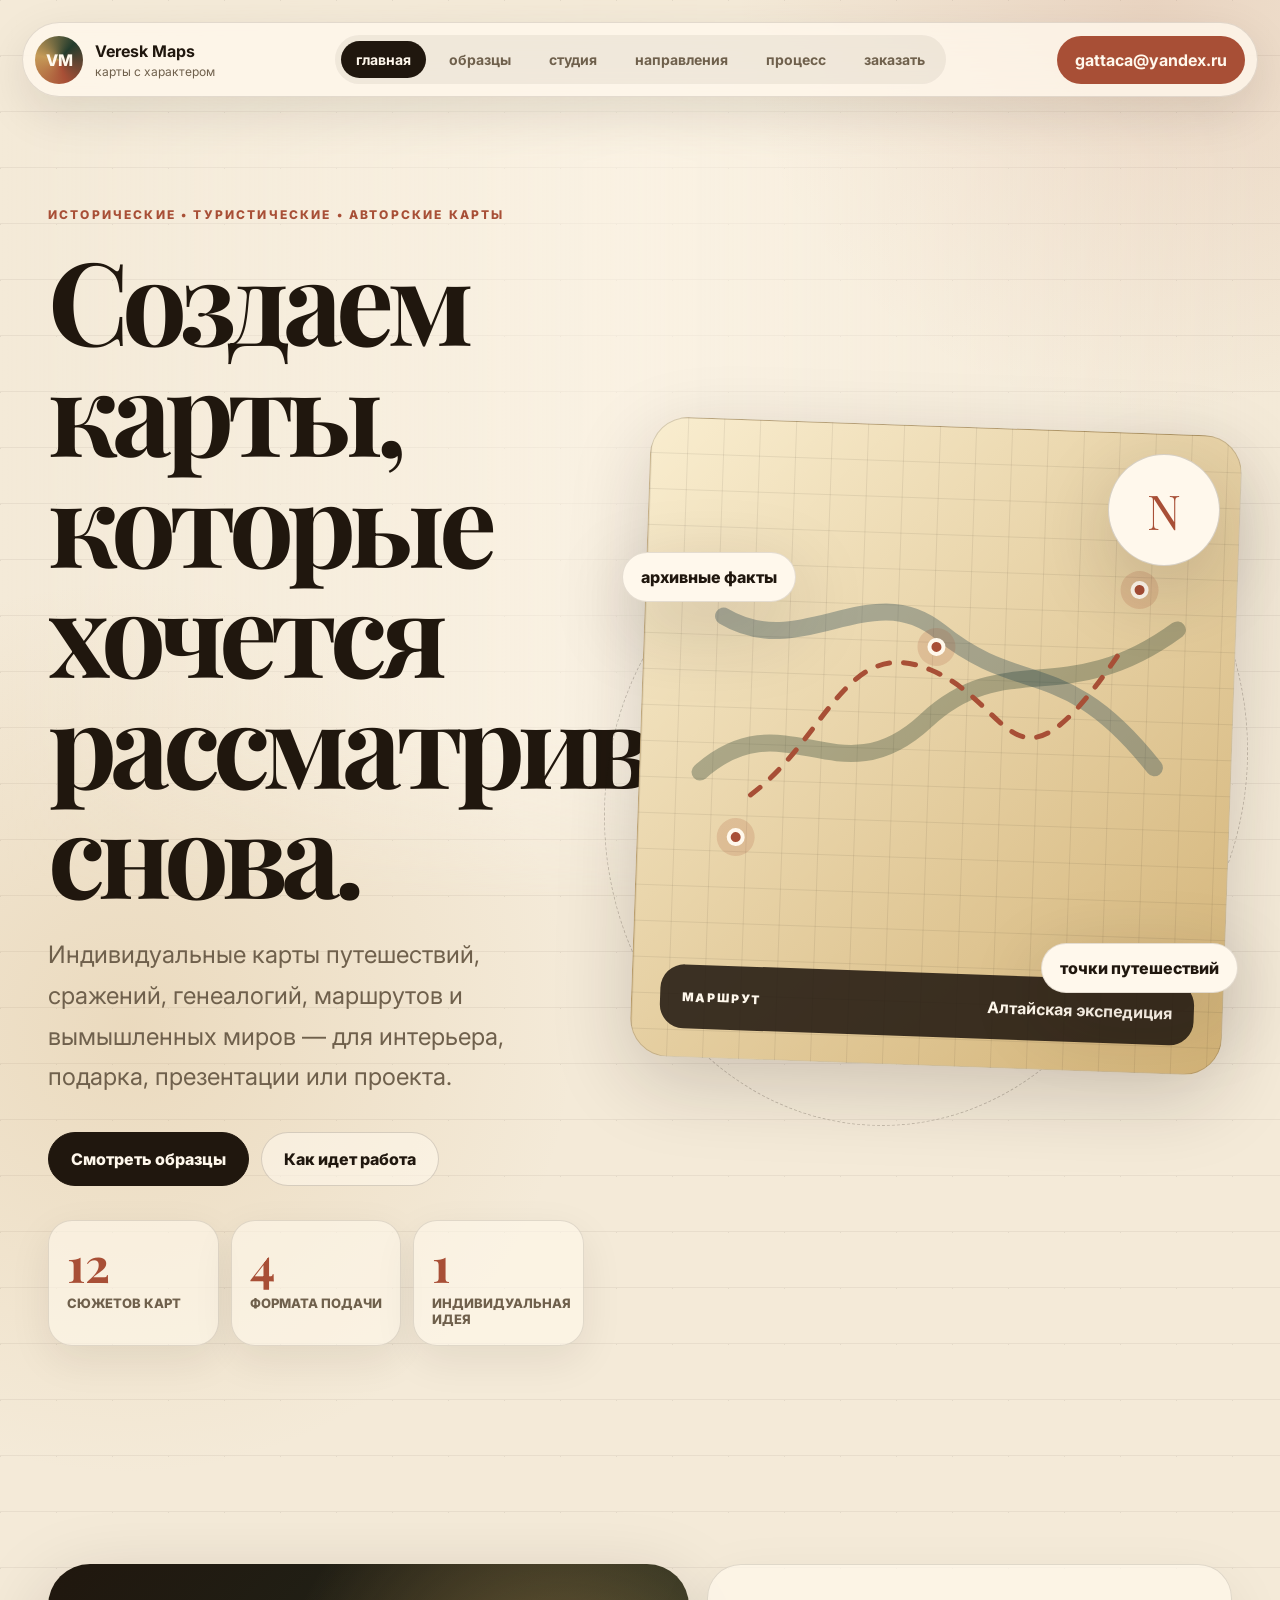
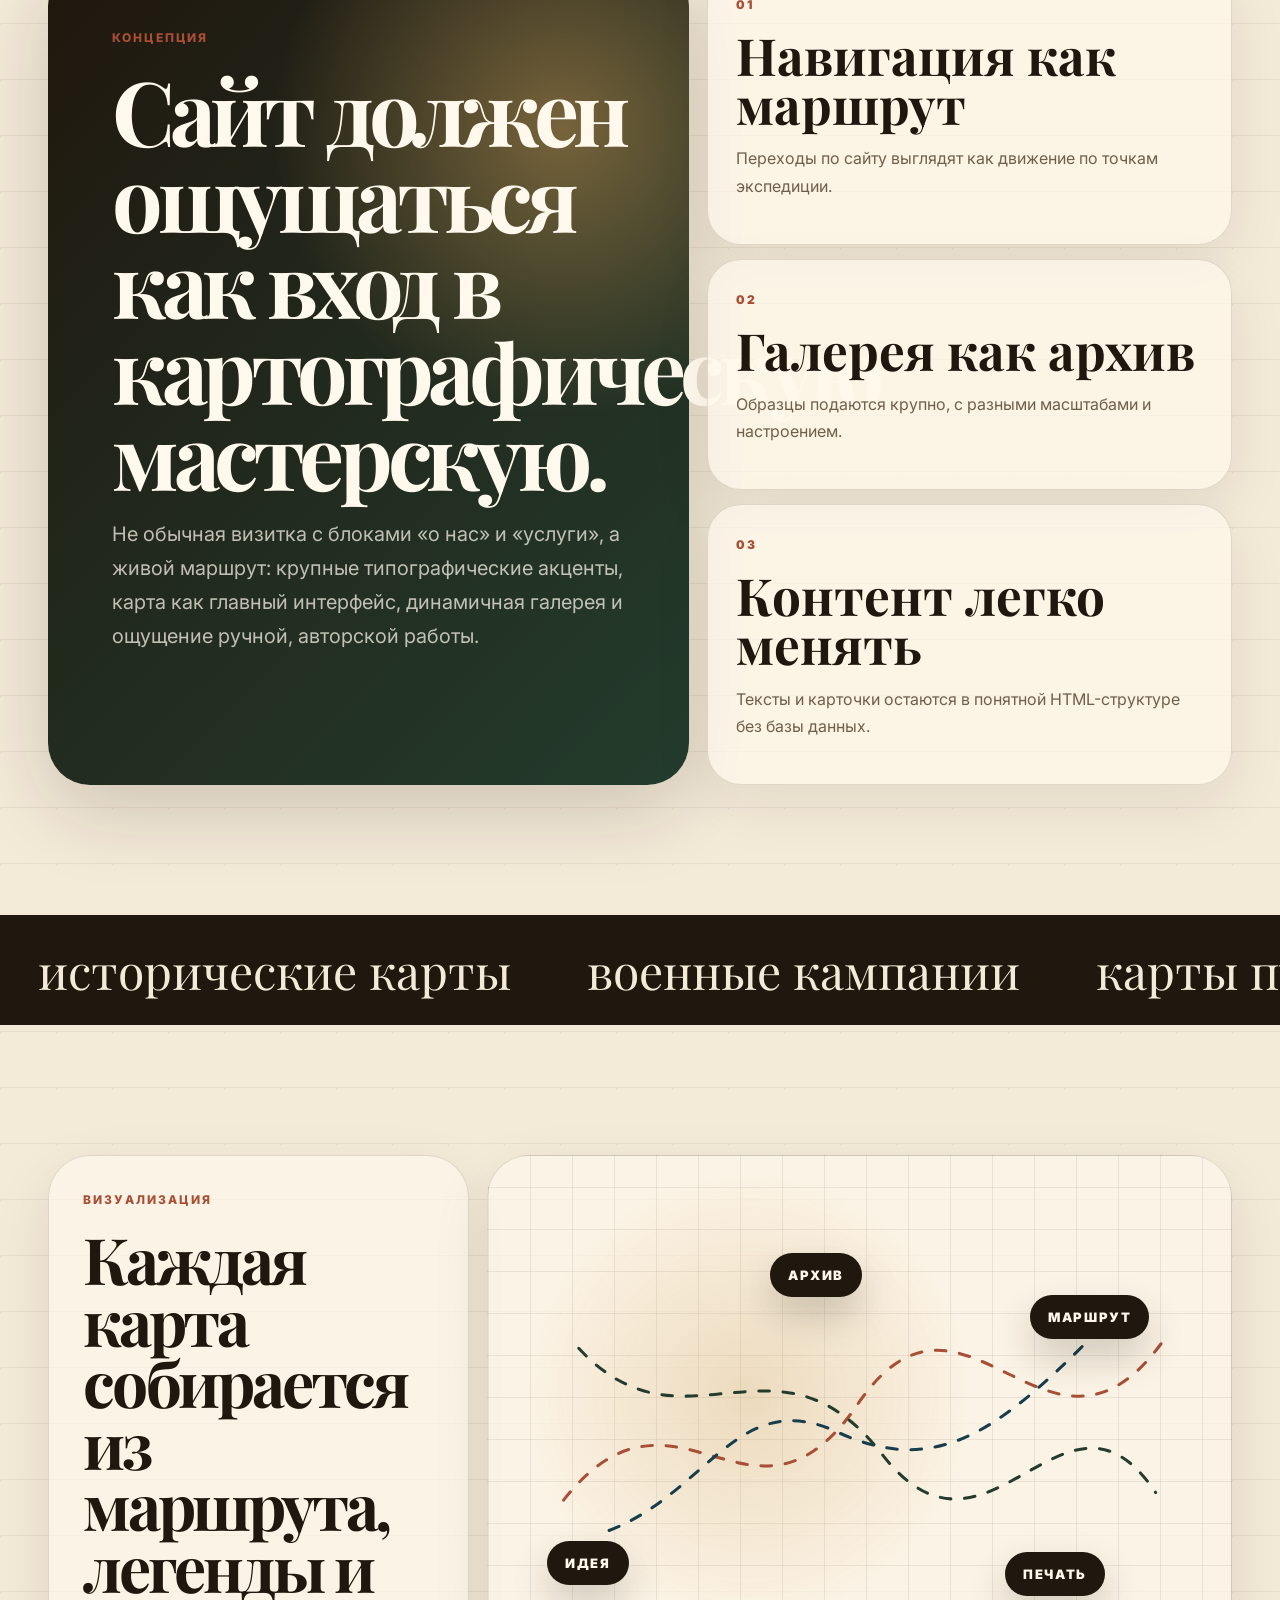
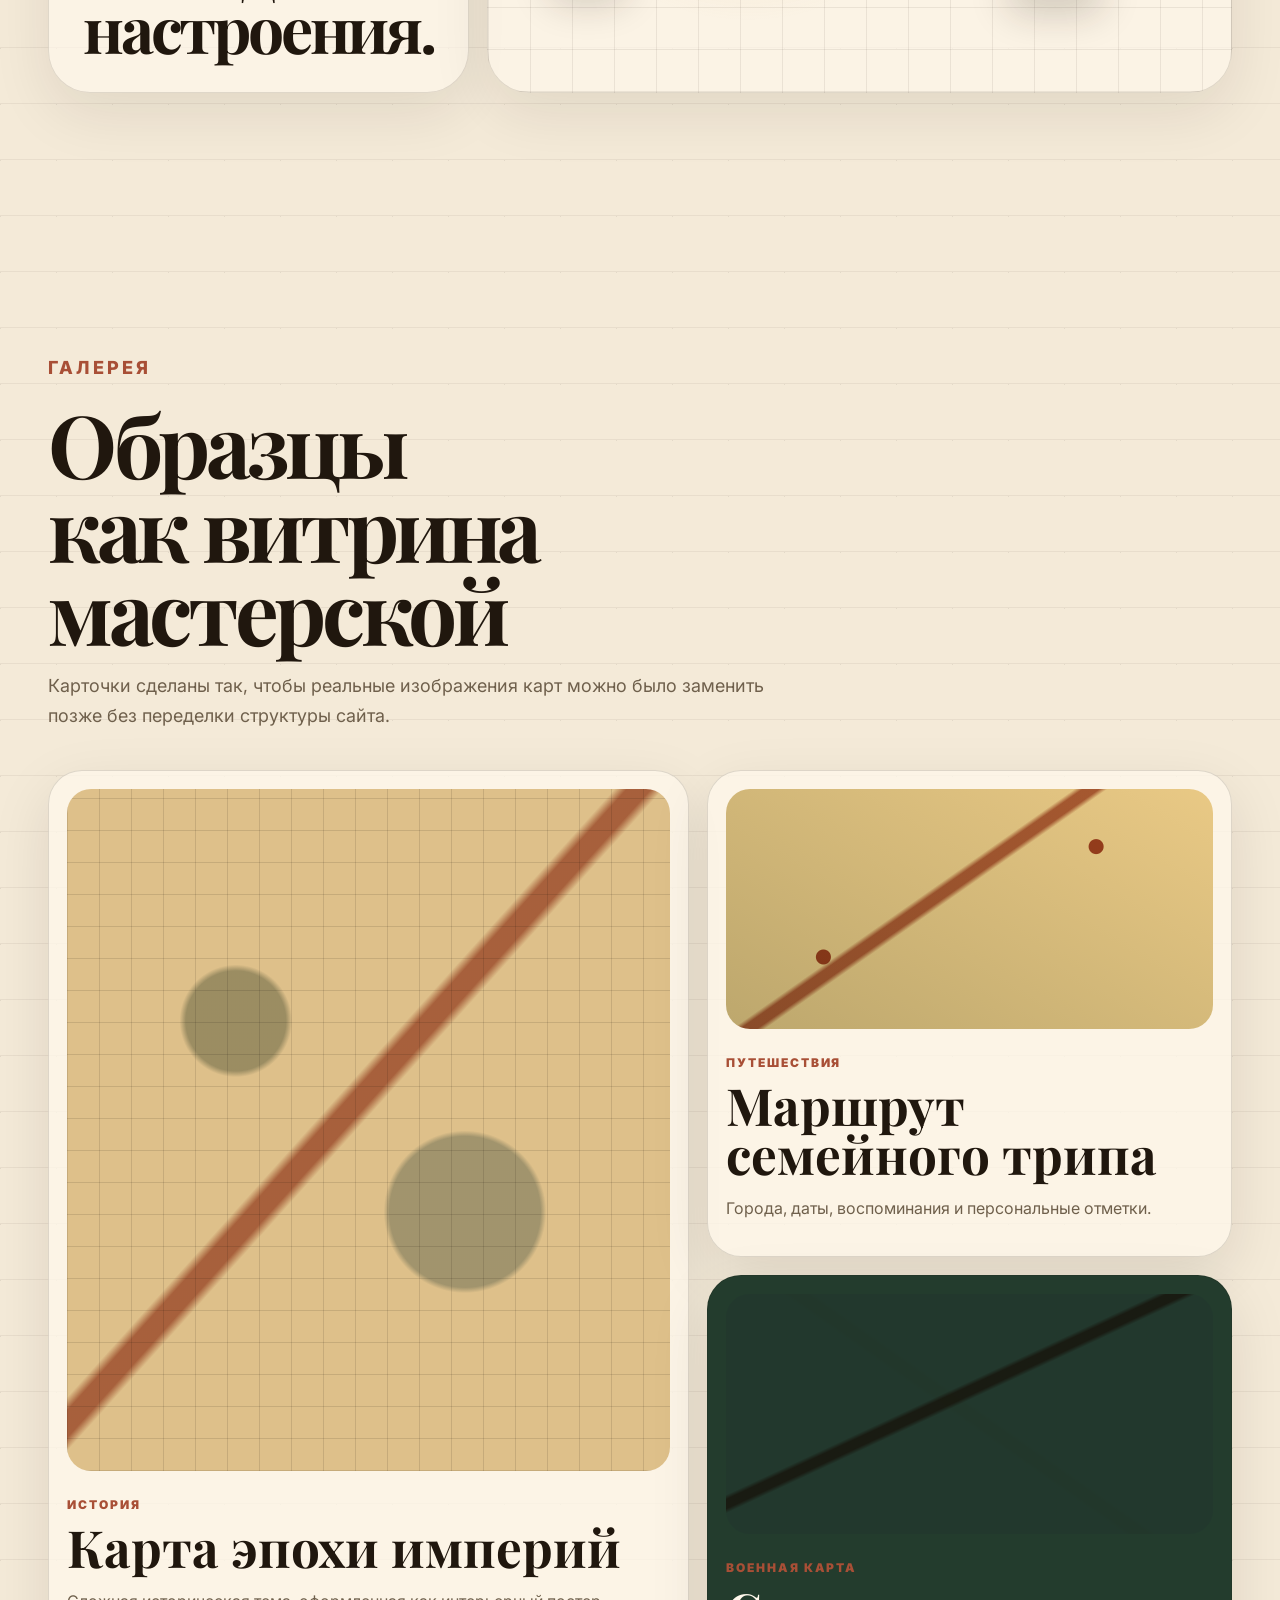
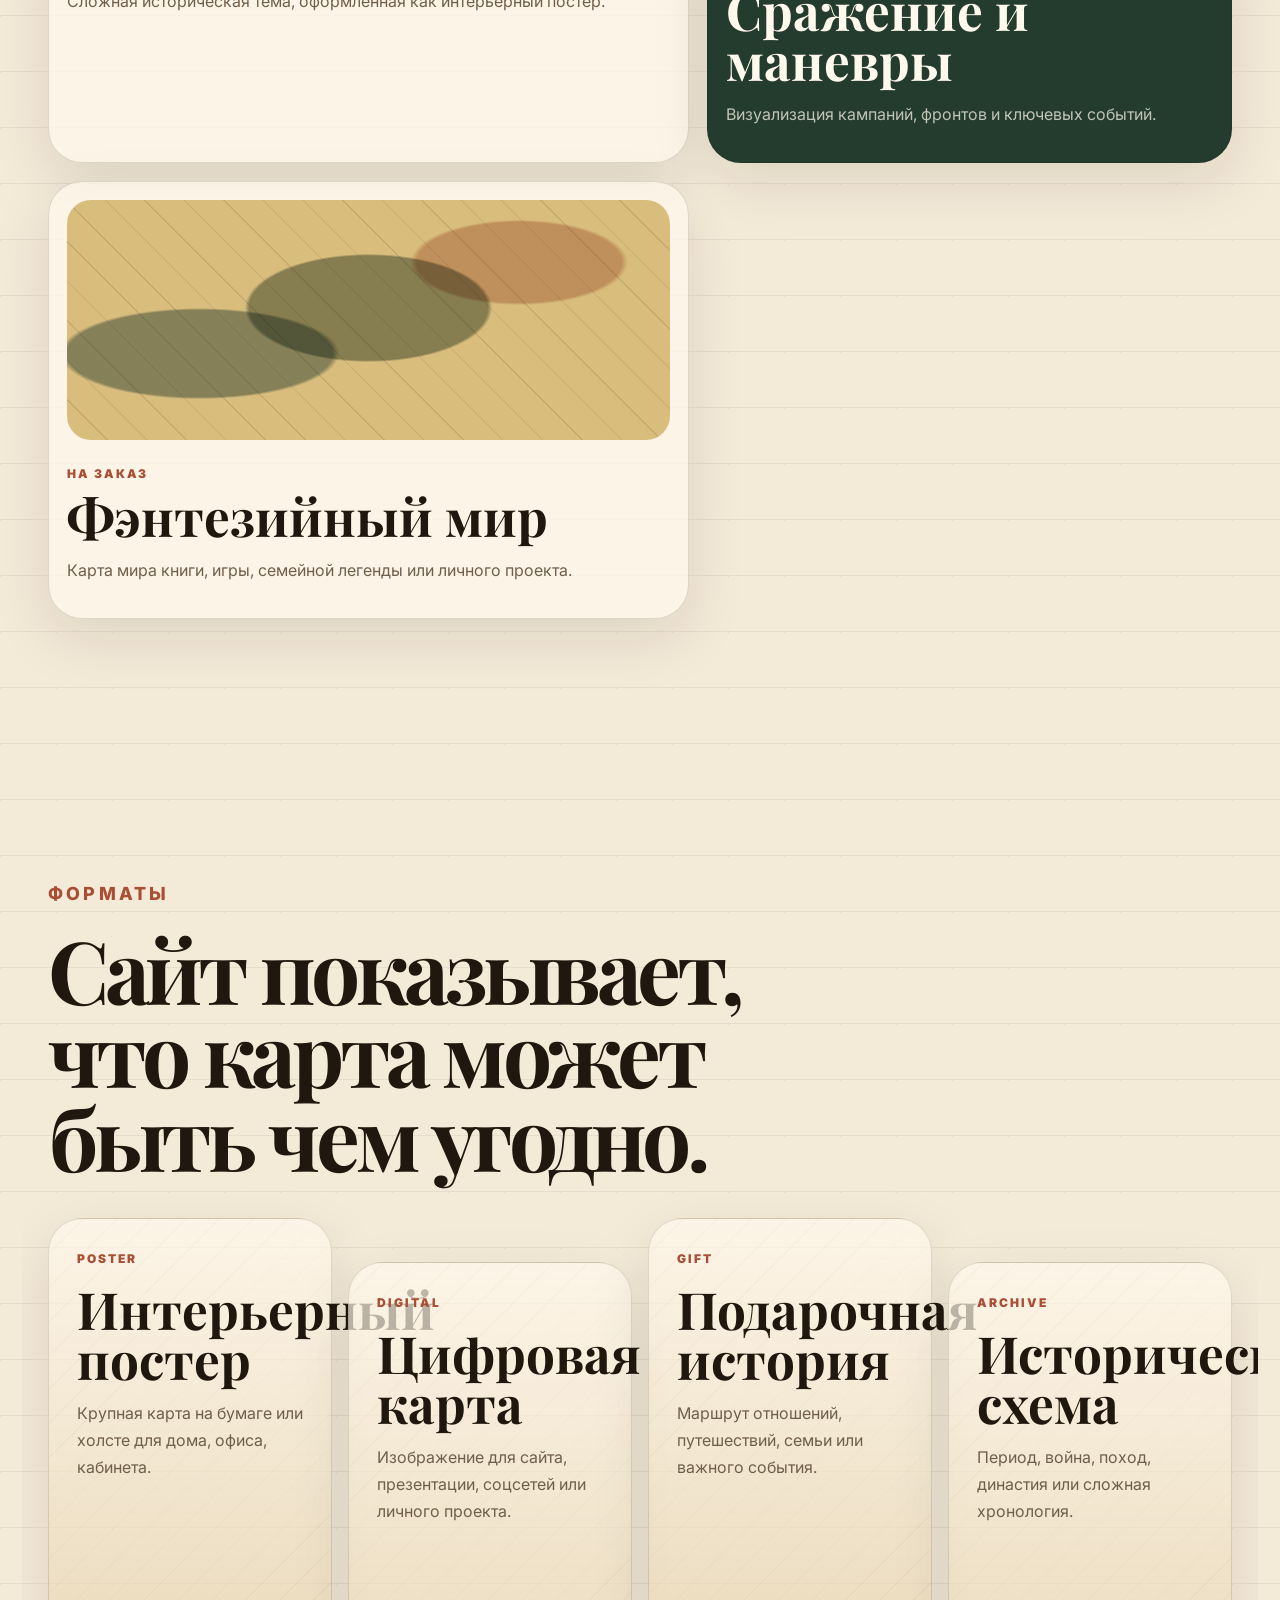
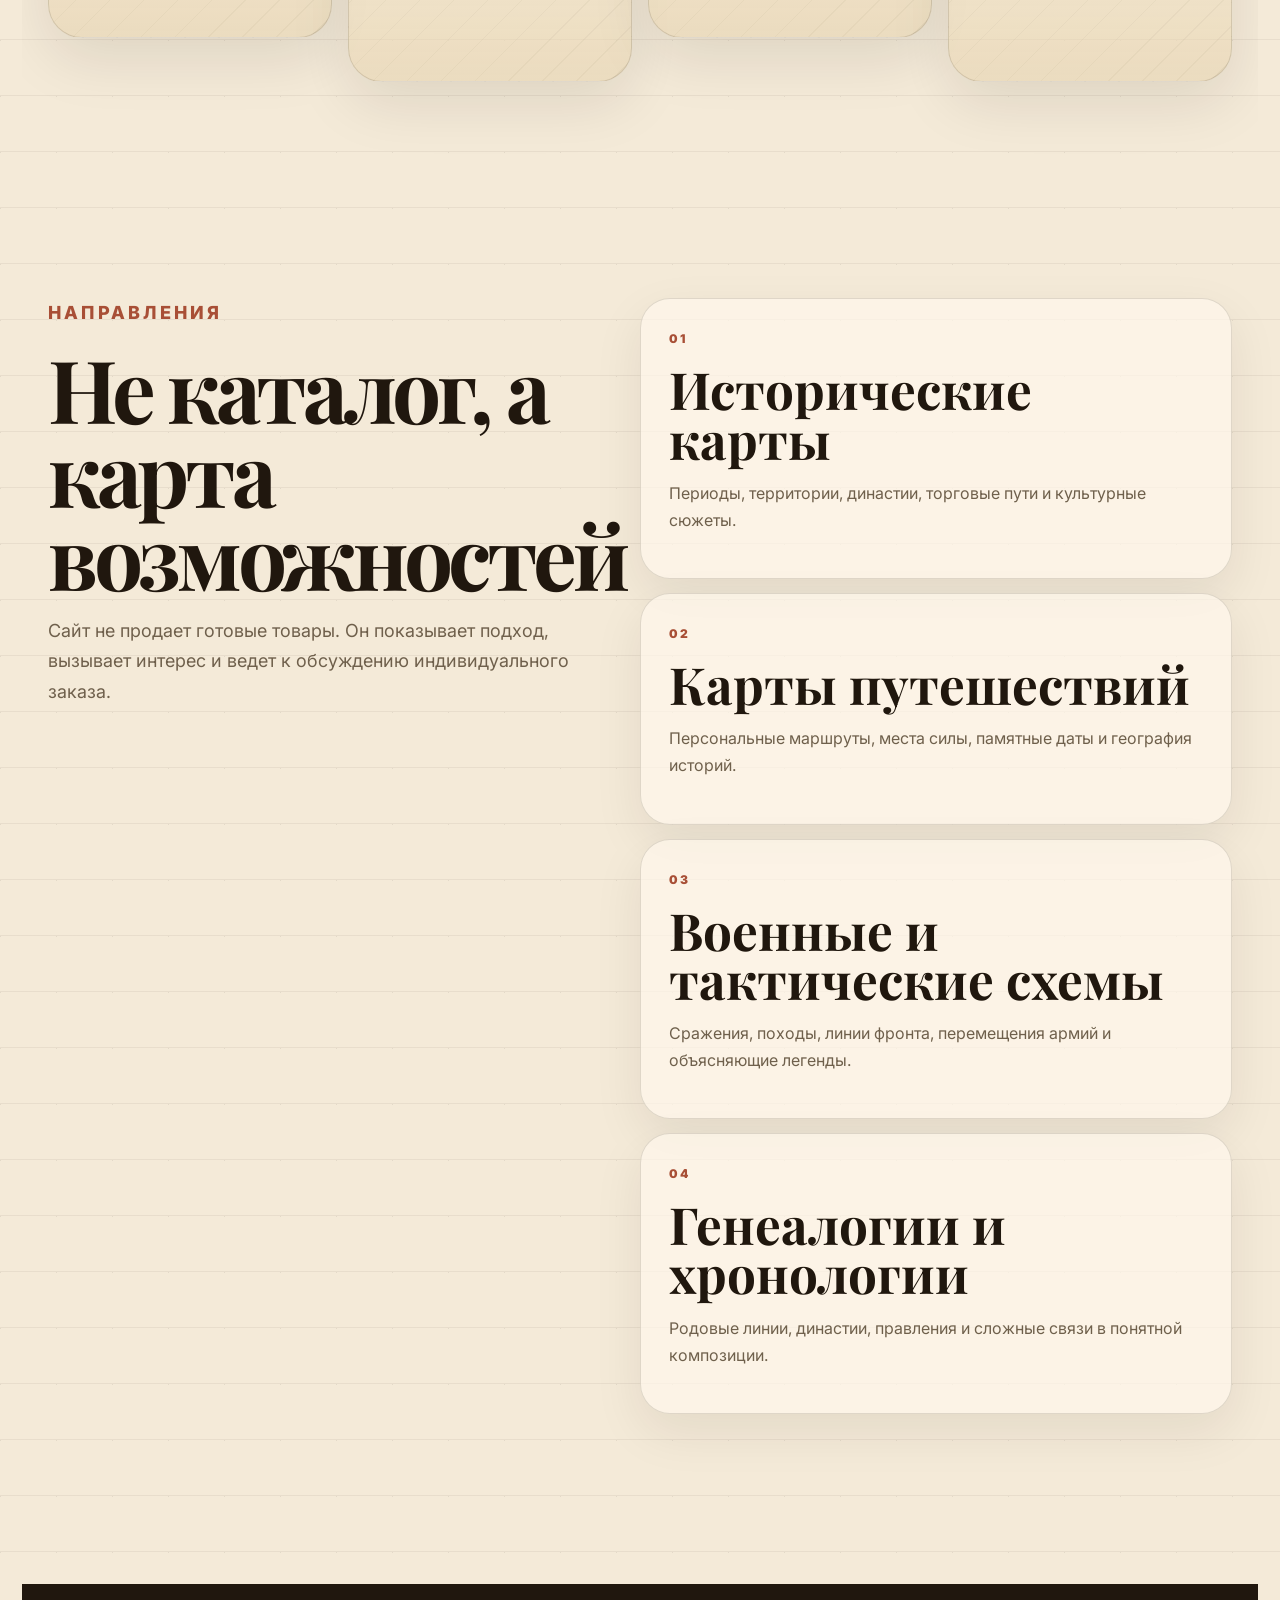
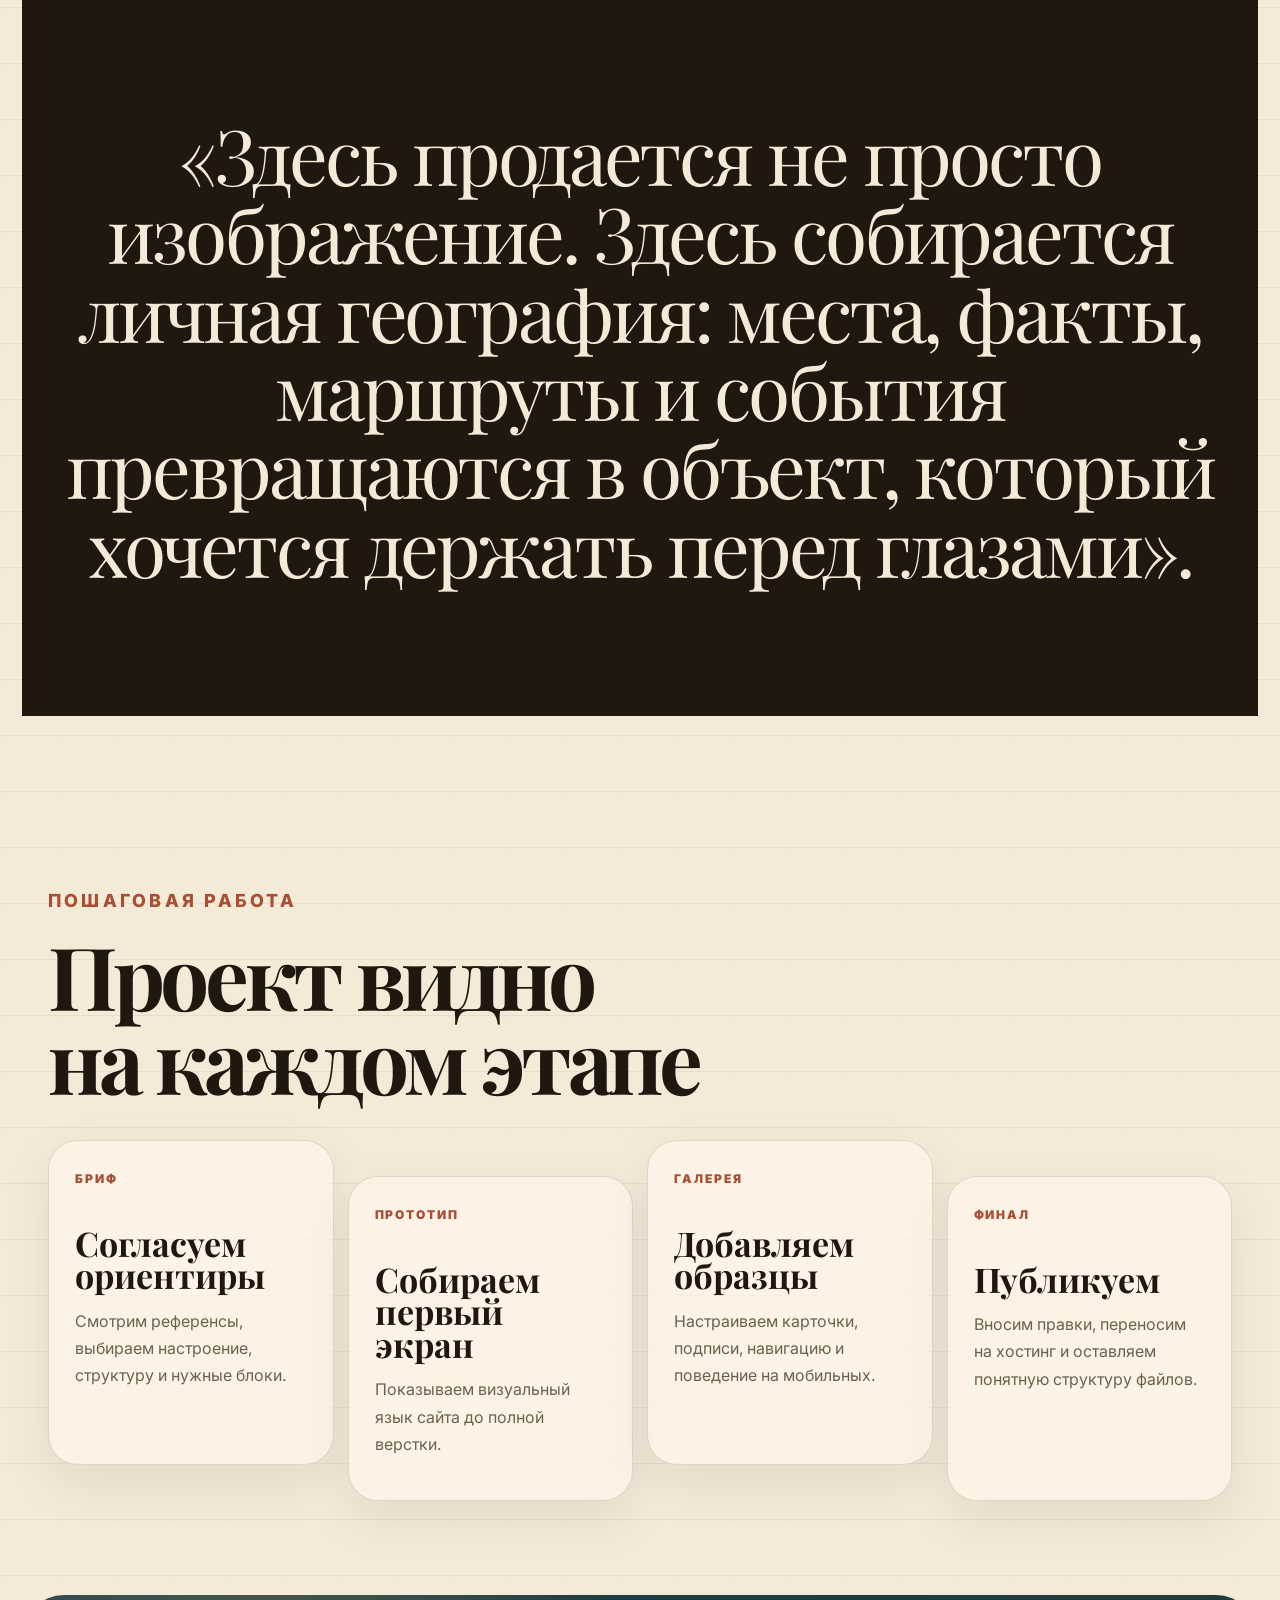
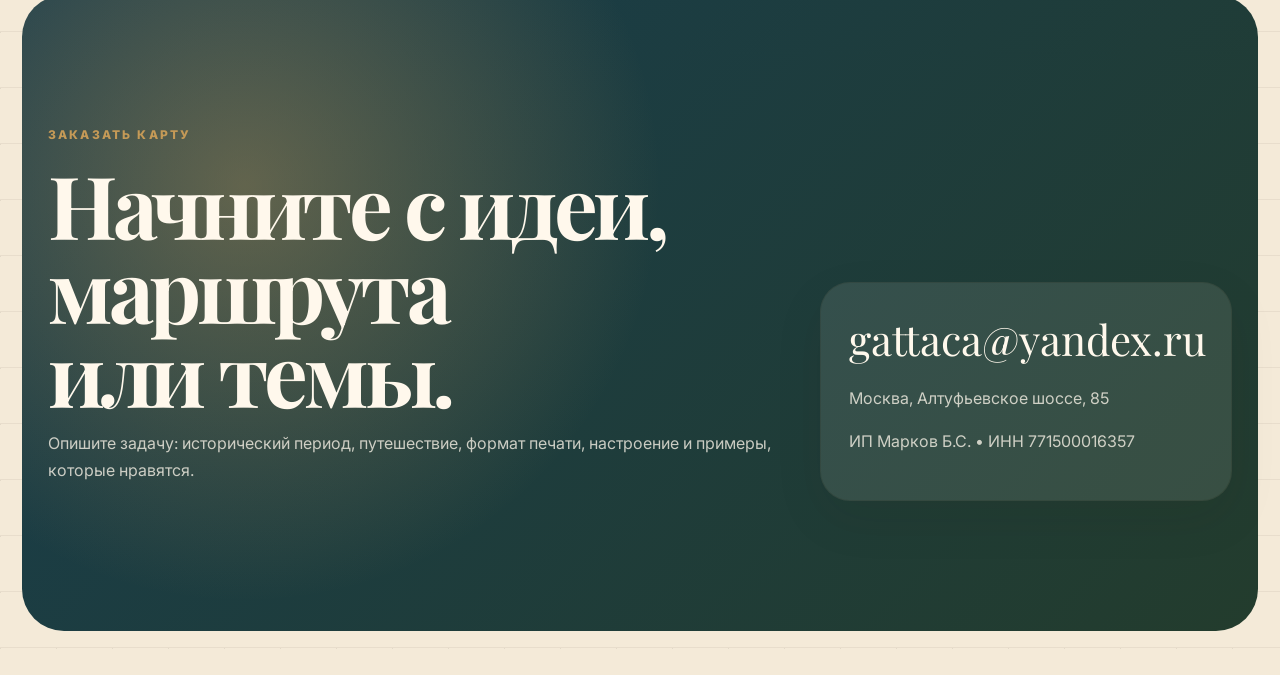
==== commit 70b06c5b: "Add files via upload" ====
--- a/index.html
+++ b/index.html
@@ -20,7 +20,7 @@
     <div class="cursor-glow" aria-hidden="true"></div>
     <div class="page-shell">
       <header class="site-header" id="top">
-        <a class="brand" href="#top" aria-label="Veresk Maps">
+        <a class="brand" href="index.html" aria-label="Veresk Maps">
           <span class="brand-mark">VM</span>
           <span>
             <strong>Veresk Maps</strong>
@@ -29,12 +29,12 @@
         </a>
 
         <nav class="route-nav" aria-label="Основная навигация">
-          <a href="#works">образцы</a>
-          <a href="#studio">студия</a>
-          <a href="#directions">направления</a>
-          <a href="#formats">форматы</a>
-          <a href="#process">процесс</a>
-          <a href="#contact">заказать</a>
+          <a href="index.html">главная</a>
+          <a href="works.html">образцы</a>
+          <a href="studio.html">студия</a>
+          <a href="services.html">направления</a>
+          <a href="process.html">процесс</a>
+          <a href="contact.html">заказать</a>
         </nav>
 
         <a class="header-action" href="mailto:gattaca@yandex.ru">gattaca@yandex.ru</a>
@@ -50,8 +50,8 @@
               вымышленных миров — для интерьера, подарка, презентации или проекта.
             </p>
             <div class="hero-actions">
-              <a class="button button-primary" href="#works">Смотреть образцы</a>
-              <a class="button button-ghost" href="#process">Как идет работа</a>
+              <a class="button button-primary" href="works.html">Смотреть образцы</a>
+              <a class="button button-ghost" href="process.html">Как идет работа</a>
             </div>
             <div class="hero-stats" aria-label="Ключевые направления">
               <div>
--- a/styles.css
+++ b/styles.css
@@ -211,6 +211,23 @@
   font-size: clamp(18px, 2vw, 24px);
 }
 
+.page-hero {
+  min-height: 58vh;
+  padding: 110px 26px 70px;
+  border-bottom: 1px solid rgba(32, 23, 14, 0.12);
+}
+
+.page-hero h1 {
+  max-width: 1180px;
+  font-size: clamp(58px, 9vw, 138px);
+  letter-spacing: -0.06em;
+  text-wrap: balance;
+}
+
+.page-section {
+  padding-top: 80px;
+}
+
 .hero-actions {
   gap: 12px;
   flex-wrap: wrap;
@@ -760,6 +777,34 @@
     #d9bd7d;
 }
 
+.genealogy-map {
+  background:
+    radial-gradient(circle at 22% 24%, rgba(255, 248, 236, 0.55) 0 5px, transparent 6px),
+    radial-gradient(circle at 46% 52%, rgba(255, 248, 236, 0.55) 0 5px, transparent 6px),
+    radial-gradient(circle at 74% 30%, rgba(255, 248, 236, 0.55) 0 5px, transparent 6px),
+    linear-gradient(24deg, transparent 47%, rgba(197, 154, 87, 0.8) 48% 50%, transparent 51%),
+    linear-gradient(145deg, transparent 40%, rgba(255, 248, 236, 0.42) 41% 43%, transparent 44%),
+    #24382e;
+}
+
+.sport-map {
+  background:
+    radial-gradient(circle at 18% 78%, var(--terracotta) 0 7px, transparent 8px),
+    radial-gradient(circle at 42% 48%, var(--terracotta) 0 7px, transparent 8px),
+    radial-gradient(circle at 78% 22%, var(--terracotta) 0 7px, transparent 8px),
+    linear-gradient(120deg, transparent 28%, rgba(24, 61, 77, 0.58) 29% 31%, transparent 32%),
+    linear-gradient(28deg, rgba(35, 60, 45, 0.22), transparent),
+    #e4c077;
+}
+
+.gallery-grid-expanded {
+  grid-template-columns: 1fr 1fr 1fr;
+}
+
+.gallery-grid-expanded .work-card-large {
+  grid-column: span 2;
+}
+
 .formats {
   overflow: hidden;
 }
@@ -830,6 +875,10 @@
   grid-template-columns: repeat(4, 1fr);
   gap: 14px;
   margin-top: 38px;
+}
+
+.timeline-wide {
+  grid-template-columns: repeat(5, minmax(180px, 1fr));
 }
 
 .timeline article {
@@ -905,6 +954,16 @@
   color: var(--white);
   font-size: clamp(26px, 4vw, 42px);
   font-family: "Playfair Display", Georgia, serif;
+}
+
+.contact-page {
+  margin-top: 30px;
+}
+
+.brief-grid {
+  display: grid;
+  grid-template-columns: repeat(3, 1fr);
+  gap: 16px;
 }
 
 .to-top {
@@ -1063,7 +1122,17 @@
 
   .gallery-grid,
   .format-rail,
+  .gallery-grid-expanded,
+  .brief-grid,
   .timeline {
+    grid-template-columns: 1fr 1fr;
+  }
+
+  .gallery-grid-expanded .work-card-large {
+    grid-column: span 1;
+  }
+
+  .timeline-wide {
     grid-template-columns: 1fr 1fr;
   }
 
@@ -1101,6 +1170,7 @@
   }
 
   .hero,
+  .page-hero,
   .works,
   .studio,
   .map-lab,
@@ -1116,6 +1186,10 @@
     font-size: clamp(48px, 16vw, 78px);
   }
 
+  .page-hero h1 {
+    font-size: clamp(46px, 15vw, 76px);
+  }
+
   .hero-stats,
   .format-rail {
     grid-template-columns: 1fr;
@@ -1130,7 +1204,13 @@
   }
 
   .gallery-grid,
+  .gallery-grid-expanded,
+  .brief-grid,
   .timeline {
+    grid-template-columns: 1fr;
+  }
+
+  .timeline-wide {
     grid-template-columns: 1fr;
   }
 
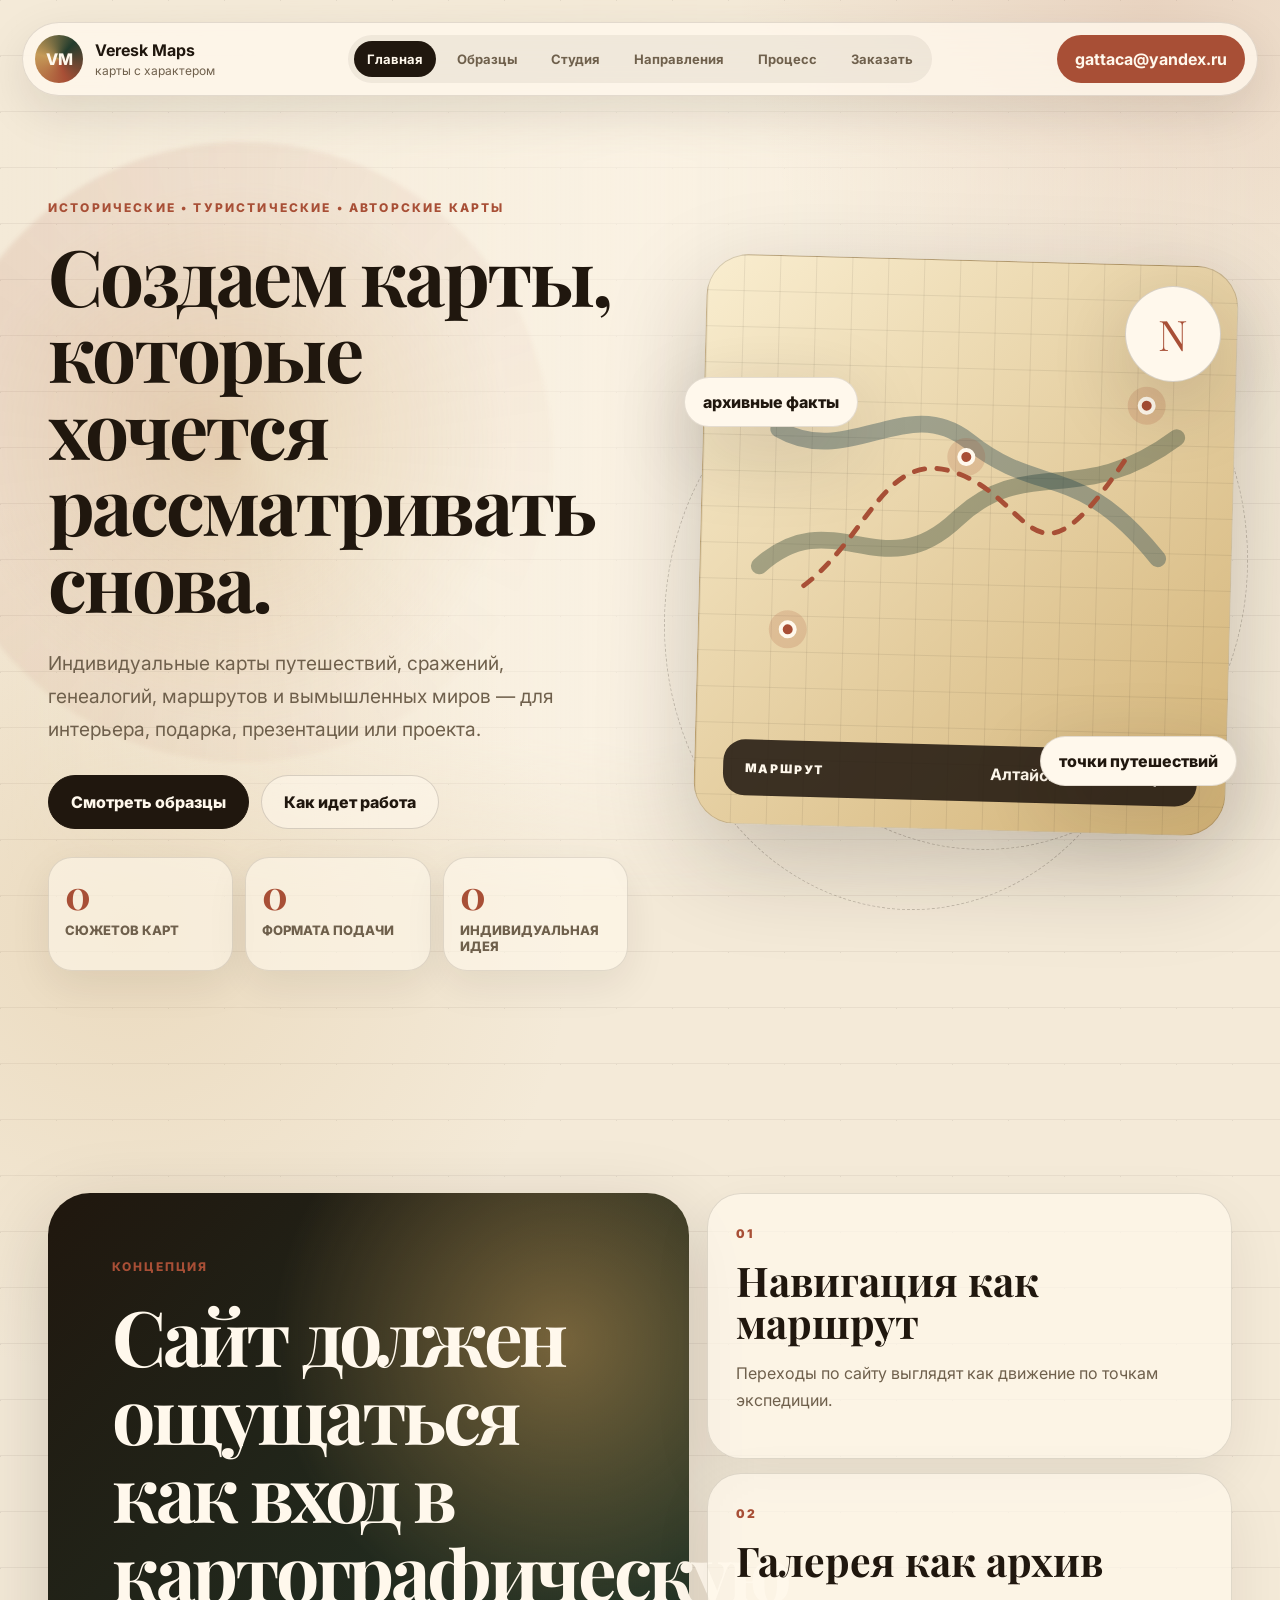
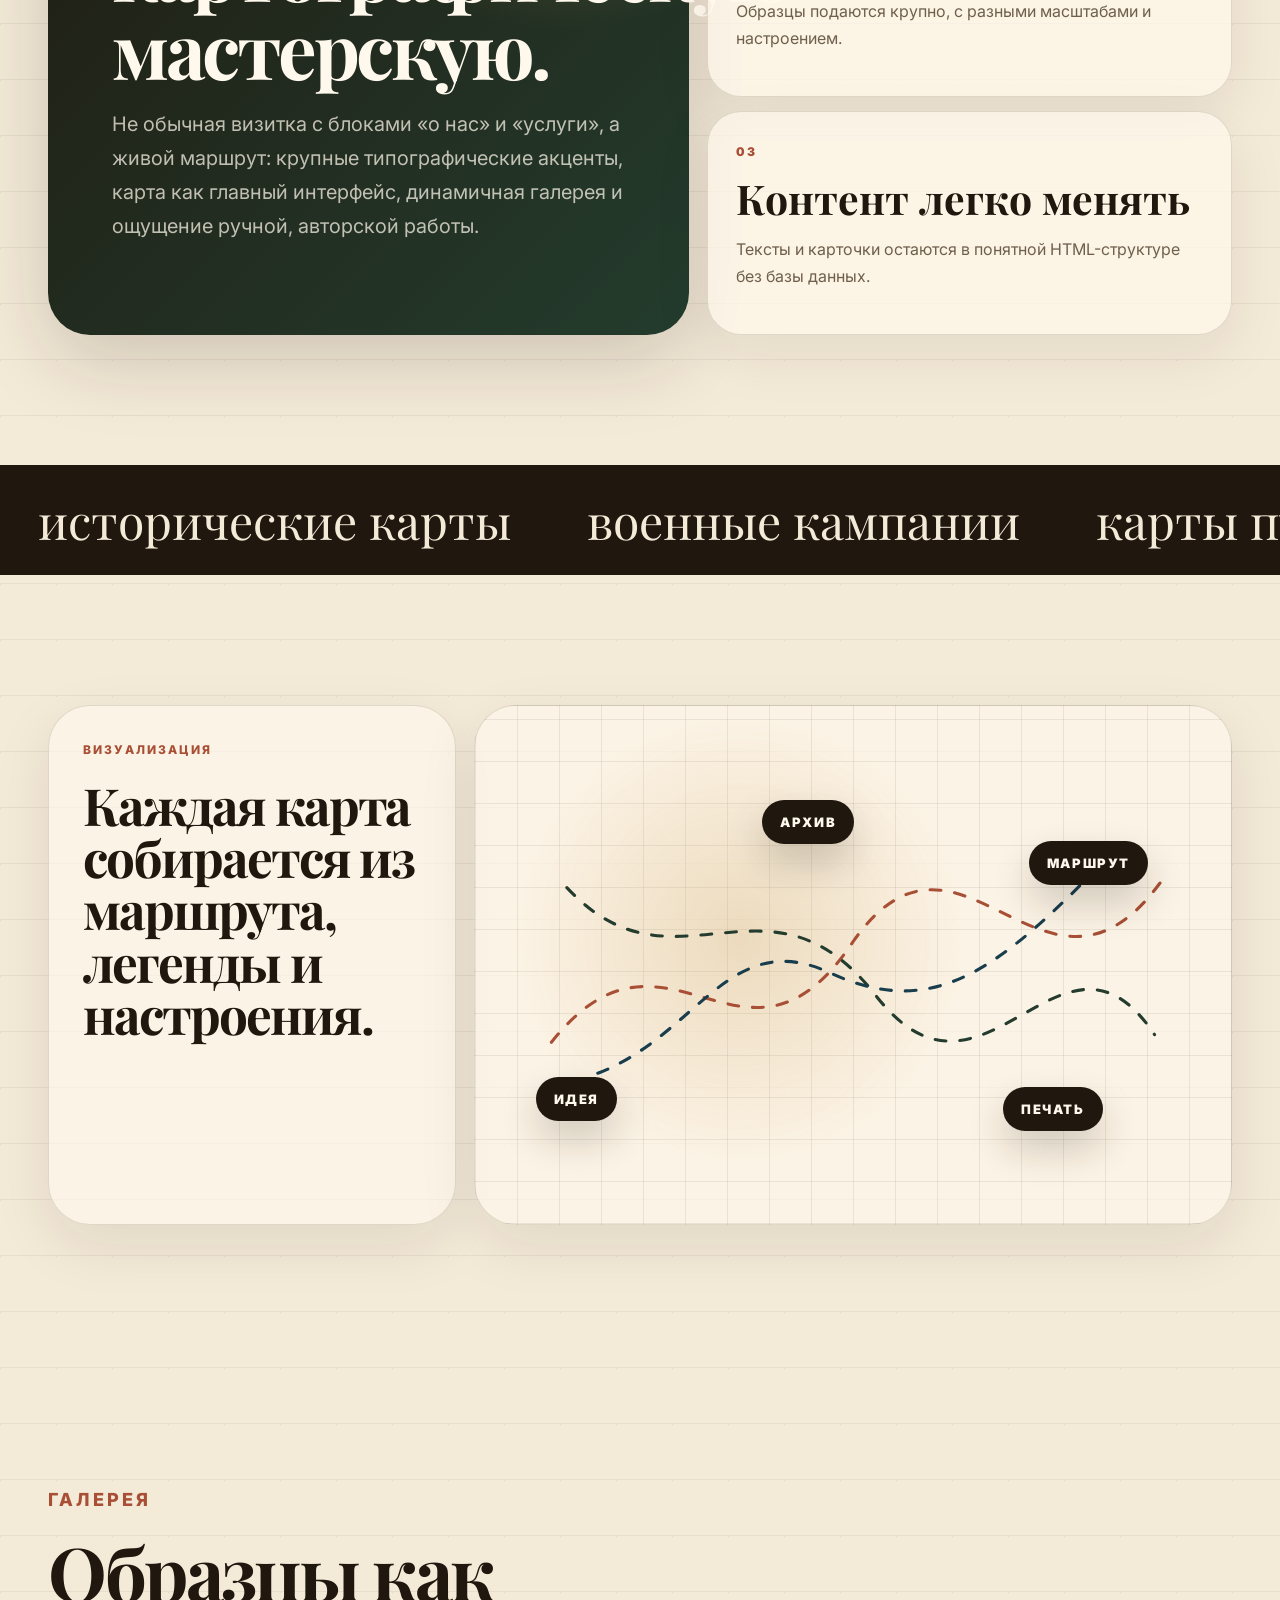
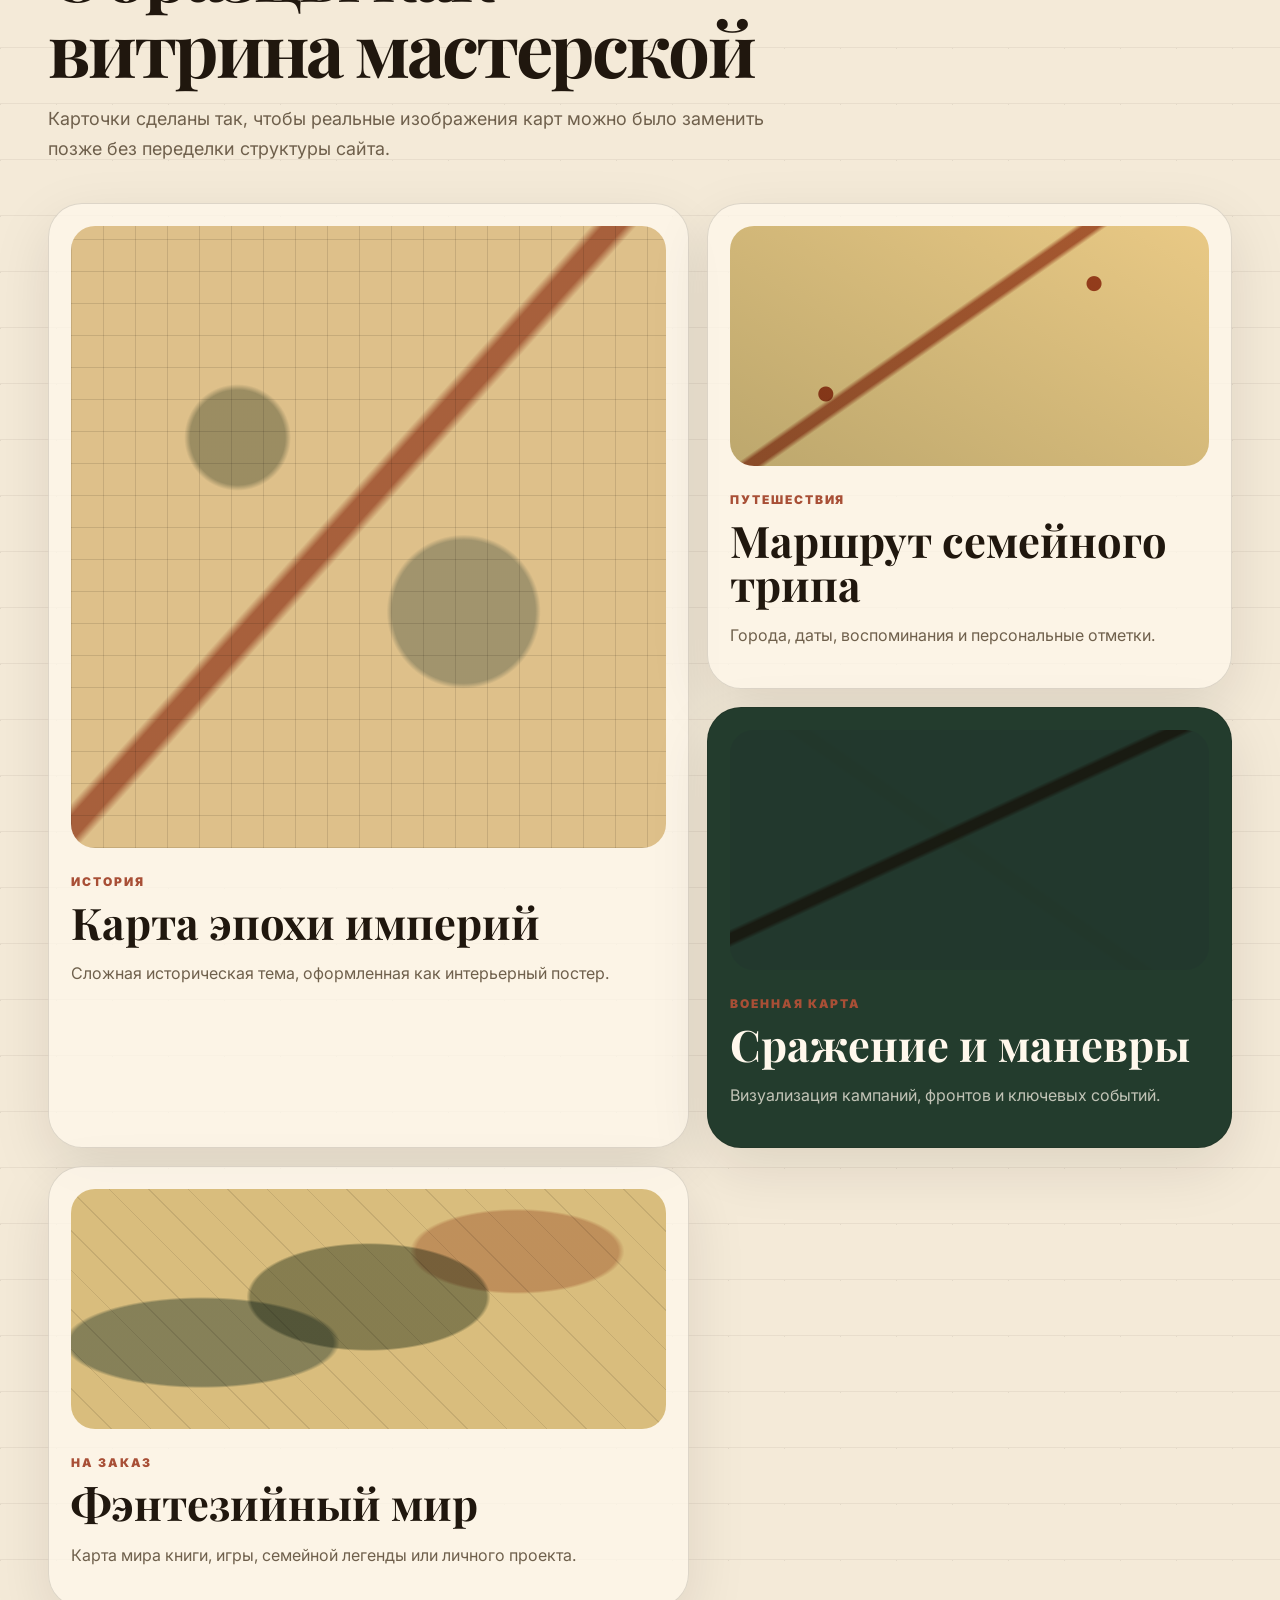
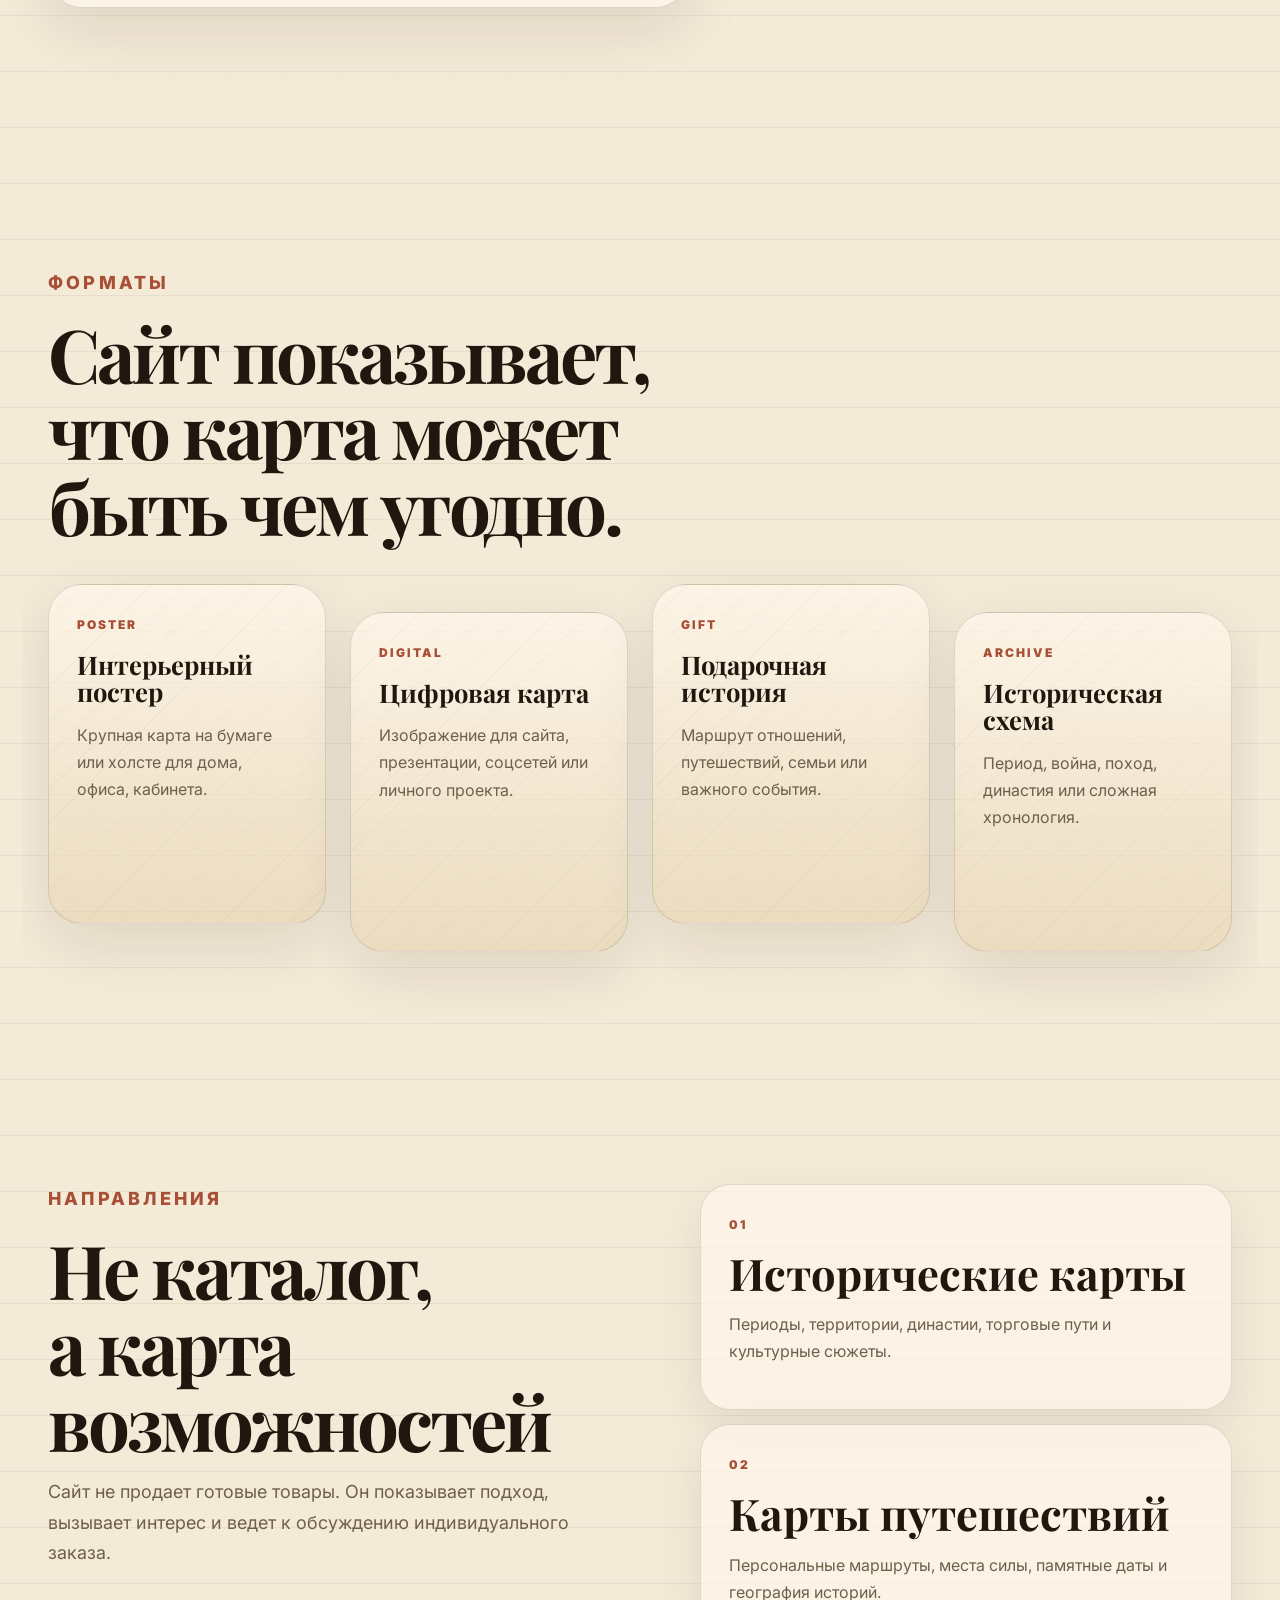
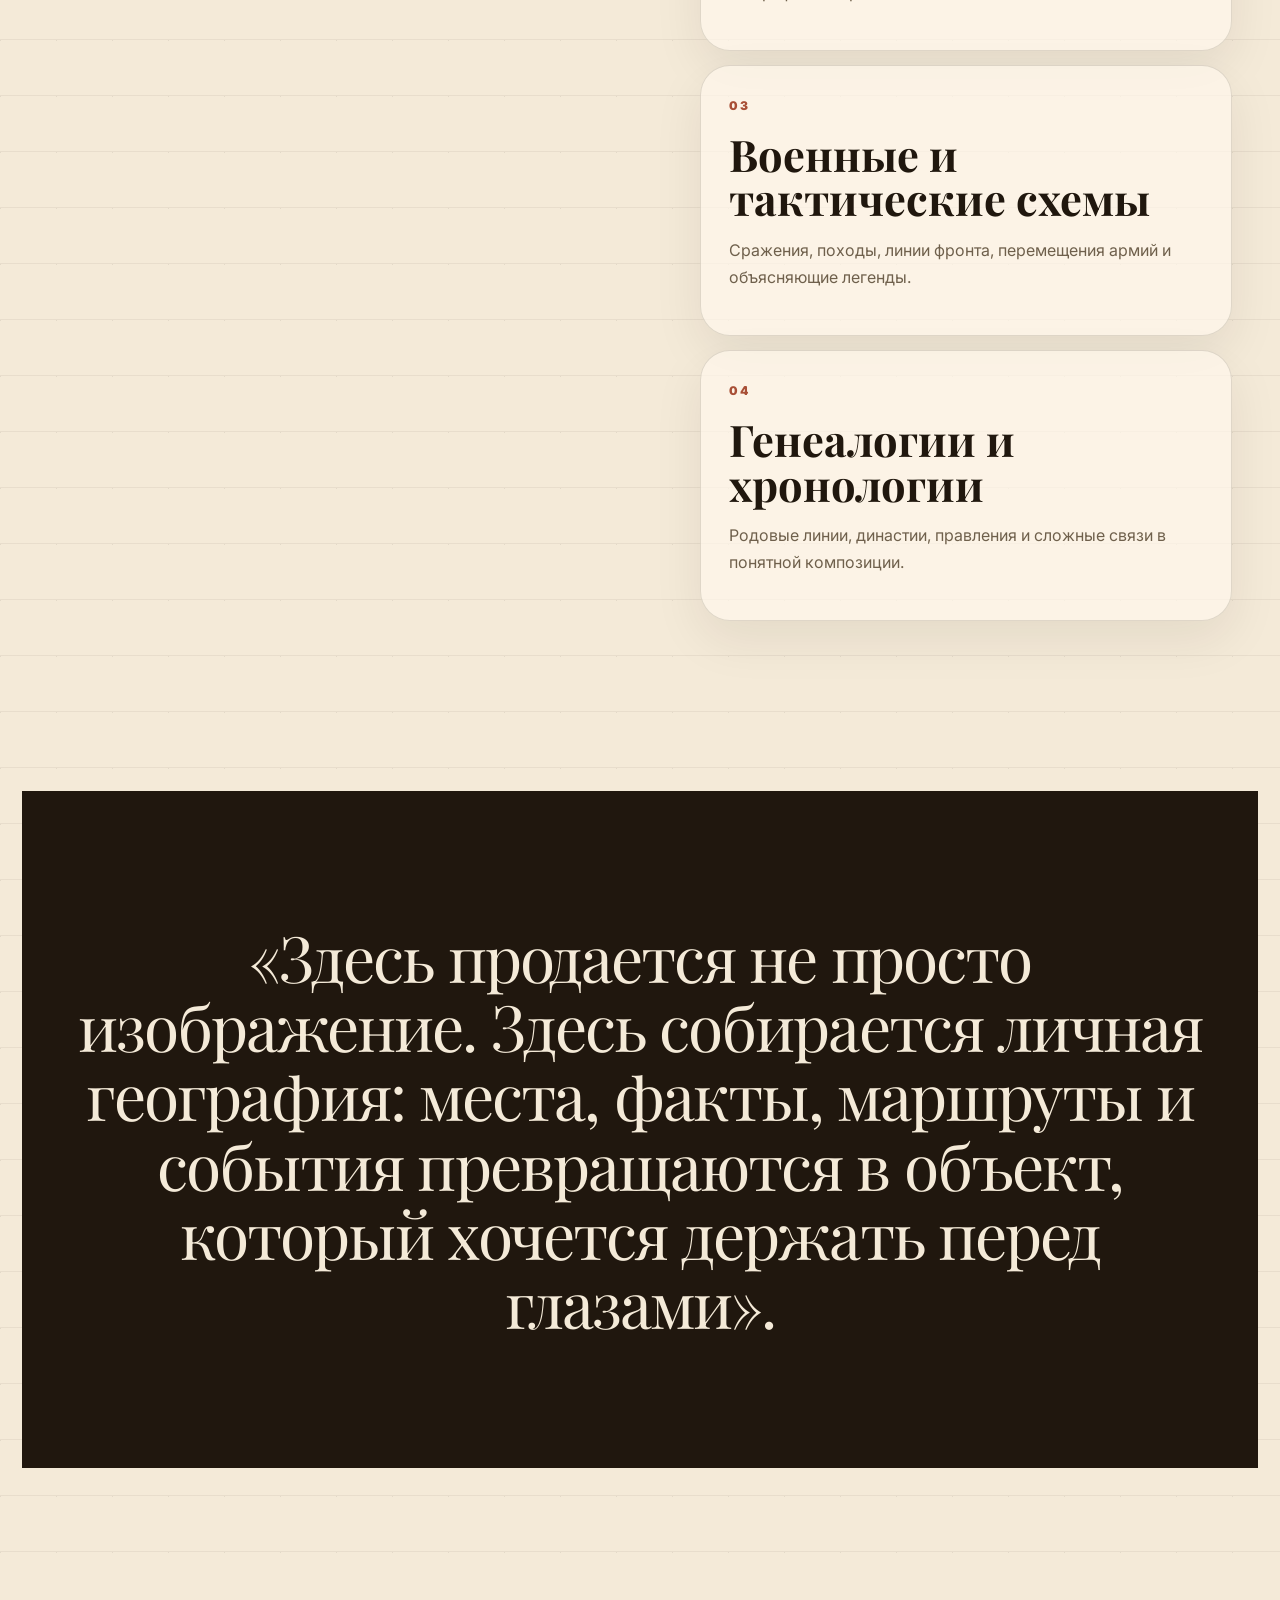
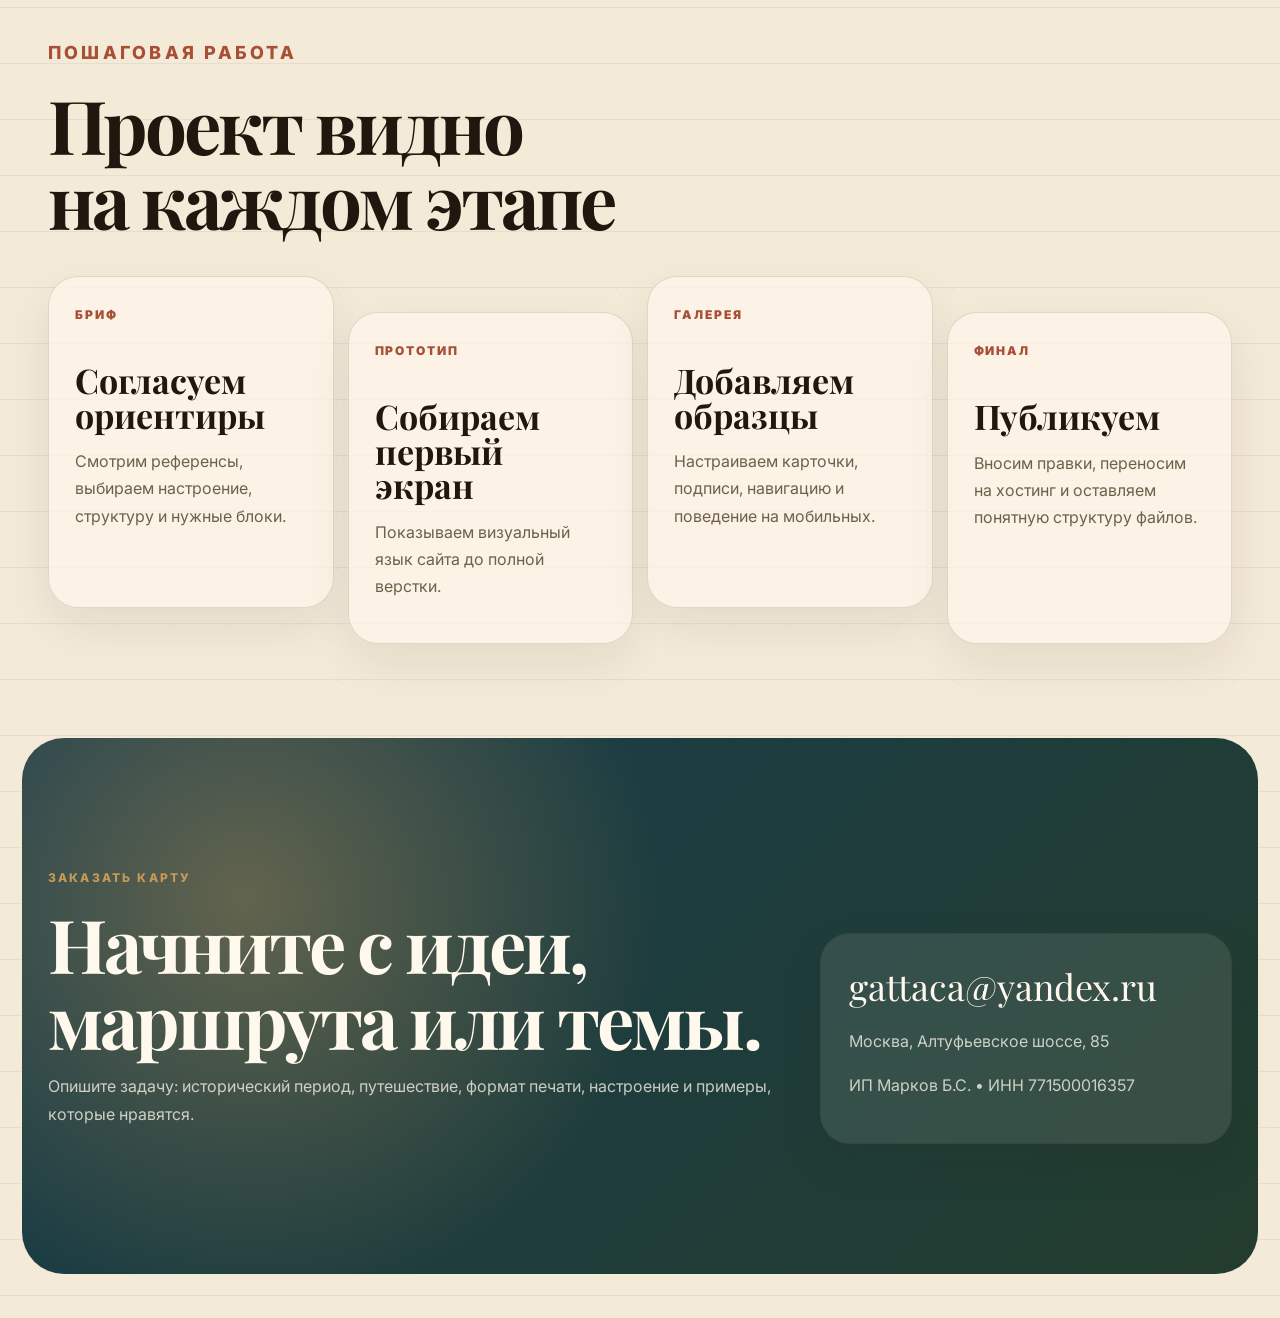
==== commit 7dbcc4c2: "Add files via upload" ====
--- a/index.html
+++ b/index.html
@@ -29,12 +29,12 @@
         </a>
 
         <nav class="route-nav" aria-label="Основная навигация">
-          <a href="index.html">главная</a>
-          <a href="works.html">образцы</a>
-          <a href="studio.html">студия</a>
-          <a href="services.html">направления</a>
-          <a href="process.html">процесс</a>
-          <a href="contact.html">заказать</a>
+          <a href="index.html">Главная</a>
+          <a href="works.html">Образцы</a>
+          <a href="studio.html">Студия</a>
+          <a href="services.html">Направления</a>
+          <a href="process.html">Процесс</a>
+          <a href="contact.html">Заказать</a>
         </nav>
 
         <a class="header-action" href="mailto:gattaca@yandex.ru">gattaca@yandex.ru</a>
--- a/styles.css
+++ b/styles.css
@@ -13,6 +13,12 @@
 
 * {
   box-sizing: border-box;
+}
+
+*,
+*::before,
+*::after {
+  min-width: 0;
 }
 
 html {
@@ -69,6 +75,7 @@
 p {
   color: var(--muted);
   line-height: 1.7;
+  overflow-wrap: anywhere;
 }
 
 h1,
@@ -76,13 +83,15 @@
 h3 {
   margin: 0;
   font-family: "Playfair Display", Georgia, serif;
-  line-height: 0.96;
+  line-height: 1.02;
+  overflow-wrap: normal;
+  word-break: normal;
 }
 
 .page-shell {
-  width: min(1440px, 100%);
+  width: min(1360px, 100%);
   margin: 0 auto;
-  padding: 22px;
+  padding: clamp(12px, 2vw, 22px);
 }
 
 .site-header {
@@ -90,7 +99,7 @@
   top: 16px;
   z-index: 20;
   display: grid;
-  grid-template-columns: 1fr auto 1fr;
+  grid-template-columns: minmax(180px, 1fr) minmax(0, auto) minmax(190px, 1fr);
   gap: 18px;
   align-items: center;
   padding: 12px;
@@ -110,11 +119,13 @@
 
 .brand {
   gap: 12px;
+  min-width: 0;
 }
 
 .brand-mark {
   display: grid;
   width: 48px;
+  flex: 0 0 48px;
   height: 48px;
   place-items: center;
   border-radius: 50%;
@@ -137,17 +148,21 @@
 
 .route-nav {
   gap: 8px;
+  max-width: 100%;
   padding: 6px;
   border-radius: 999px;
   background: rgba(32, 23, 14, 0.06);
+  flex-wrap: wrap;
+  justify-content: center;
 }
 
 .route-nav a {
-  padding: 10px 15px;
+  padding: 10px 13px;
   border-radius: 999px;
   color: var(--muted);
-  font-size: 14px;
+  font-size: 13px;
   font-weight: 700;
+  white-space: nowrap;
   transition: color 0.2s ease, background 0.2s ease, transform 0.2s ease;
 }
 
@@ -163,10 +178,13 @@
 
 .header-action {
   justify-self: end;
+  max-width: 100%;
   padding: 14px 18px;
   border-radius: 999px;
   color: var(--white);
   font-weight: 700;
+  overflow-wrap: anywhere;
+  text-align: center;
   background: var(--terracotta);
   transition: transform 0.2s ease, box-shadow 0.2s ease;
 }
@@ -179,14 +197,31 @@
 
 .section-grid {
   display: grid;
-  grid-template-columns: minmax(0, 0.95fr) minmax(420px, 1.05fr);
-  gap: 56px;
+  grid-template-columns: minmax(0, 1.05fr) minmax(360px, 0.95fr);
+  gap: clamp(34px, 5vw, 70px);
   align-items: center;
 }
 
 .hero {
+  position: relative;
   min-height: calc(100vh - 110px);
-  padding: 108px 26px 88px;
+  padding: clamp(72px, 8vw, 118px) 26px 92px;
+}
+
+.hero::before {
+  position: absolute;
+  inset: 46px auto auto -90px;
+  z-index: -1;
+  width: min(52vw, 620px);
+  height: min(52vw, 620px);
+  pointer-events: none;
+  content: "";
+  border-radius: 50%;
+  background:
+    radial-gradient(circle, rgba(197, 154, 87, 0.24), transparent 62%),
+    conic-gradient(from 120deg, transparent, rgba(168, 79, 54, 0.12), transparent);
+  filter: blur(2px);
+  animation: orbitTurn 42s linear infinite;
 }
 
 .eyebrow {
@@ -199,16 +234,17 @@
 }
 
 .hero h1 {
-  max-width: 880px;
-  font-size: clamp(62px, 9vw, 148px);
-  letter-spacing: -0.06em;
+  max-width: 720px;
+  font-size: clamp(48px, 6.1vw, 88px);
+  line-height: 0.98;
+  letter-spacing: -0.035em;
   text-wrap: balance;
 }
 
 .lead {
-  max-width: 620px;
+  max-width: 560px;
   margin: 28px 0 0;
-  font-size: clamp(18px, 2vw, 24px);
+  font-size: clamp(17px, 1.5vw, 21px);
 }
 
 .page-hero {
@@ -219,8 +255,8 @@
 
 .page-hero h1 {
   max-width: 1180px;
-  font-size: clamp(58px, 9vw, 138px);
-  letter-spacing: -0.06em;
+  font-size: clamp(48px, 7.6vw, 112px);
+  letter-spacing: -0.045em;
   text-wrap: balance;
 }
 
@@ -231,7 +267,7 @@
 .hero-actions {
   gap: 12px;
   flex-wrap: wrap;
-  margin-top: 34px;
+  margin-top: 30px;
 }
 
 .button {
@@ -243,6 +279,8 @@
   border: 1px solid rgba(32, 23, 14, 0.16);
   border-radius: 999px;
   font-weight: 800;
+  text-align: center;
+  white-space: normal;
   transition: transform 0.2s ease, box-shadow 0.2s ease, background 0.2s ease;
 }
 
@@ -260,12 +298,12 @@
   display: grid;
   grid-template-columns: repeat(3, minmax(120px, 1fr));
   gap: 12px;
-  max-width: 640px;
-  margin-top: 34px;
+  max-width: 580px;
+  margin-top: 28px;
 }
 
 .hero-stats div {
-  padding: 18px;
+  padding: 16px;
   border: 1px solid rgba(32, 23, 14, 0.12);
   border-radius: 24px;
   background: rgba(255, 248, 236, 0.6);
@@ -276,7 +314,7 @@
   display: block;
   color: var(--terracotta);
   font-family: "Playfair Display", Georgia, serif;
-  font-size: 48px;
+  font-size: 40px;
   line-height: 1;
 }
 
@@ -291,41 +329,41 @@
 
 .map-stage {
   position: relative;
-  min-height: 700px;
+  min-height: 650px;
 }
 
 .map-card {
   position: relative;
   overflow: hidden;
   border: 1px solid rgba(32, 23, 14, 0.16);
-  border-radius: 38px;
+  border-radius: 42px;
   background:
     linear-gradient(90deg, rgba(32, 23, 14, 0.08) 1px, transparent 1px),
     linear-gradient(0deg, rgba(32, 23, 14, 0.08) 1px, transparent 1px),
     linear-gradient(135deg, #f9edcf, #d3b377);
   background-size: 36px 36px, 36px 36px, auto;
-  box-shadow: var(--shadow);
+  box-shadow: 0 34px 100px rgba(32, 23, 14, 0.22);
 }
 
 .main-map {
-  height: 640px;
-  transform: rotate(2deg);
+  height: 570px;
+  transform: rotate(1.5deg);
   transition: transform 0.18s ease-out;
   animation: mapFloat 8s ease-in-out infinite;
 }
 
 .main-map svg {
   position: absolute;
-  inset: 52px 34px 112px;
-  width: calc(100% - 68px);
-  height: calc(100% - 164px);
+  inset: 48px 36px 108px;
+  width: calc(100% - 72px);
+  height: calc(100% - 156px);
 }
 
 .terrain {
   fill: none;
   stroke-linecap: round;
-  stroke-width: 17;
-  opacity: 0.32;
+  stroke-width: 19;
+  opacity: 0.36;
 }
 
 .terrain-one {
@@ -341,7 +379,7 @@
   stroke: var(--terracotta);
   stroke-dasharray: 12 14;
   stroke-linecap: round;
-  stroke-width: 5;
+  stroke-width: 5.5;
   animation: dash 15s linear infinite;
 }
 
@@ -381,8 +419,8 @@
   gap: 18px;
   align-items: center;
   justify-content: space-between;
-  padding: 22px;
-  border-radius: 24px;
+  padding: 18px 22px;
+  border-radius: 22px;
   color: var(--white);
   background: rgba(32, 23, 14, 0.86);
 }
@@ -409,13 +447,13 @@
 .compass {
   top: 4%;
   right: 2%;
-  width: 112px;
-  height: 112px;
+  width: 96px;
+  height: 96px;
   border: 1px solid rgba(32, 23, 14, 0.18);
   border-radius: 50%;
   color: var(--terracotta);
   font-family: "Playfair Display", Georgia, serif;
-  font-size: 48px;
+  font-size: 42px;
   background: var(--white);
   animation: compassBob 5s ease-in-out infinite;
 }
@@ -499,8 +537,8 @@
 
 .section-heading h2,
 .contact h2 {
-  font-size: clamp(46px, 6.8vw, 104px);
-  letter-spacing: -0.05em;
+  font-size: clamp(40px, 5.8vw, 86px);
+  letter-spacing: -0.04em;
   text-wrap: balance;
 }
 
@@ -524,8 +562,8 @@
 
 .studio-panel h2 {
   max-width: 920px;
-  font-size: clamp(48px, 7vw, 112px);
-  letter-spacing: -0.06em;
+  font-size: clamp(42px, 6vw, 88px);
+  letter-spacing: -0.045em;
 }
 
 .studio-panel p:not(.eyebrow) {
@@ -560,7 +598,7 @@
 .stack-card h3,
 .format-card h3 {
   margin-top: 18px;
-  font-size: clamp(34px, 4vw, 58px);
+  font-size: clamp(30px, 3.2vw, 46px);
 }
 
 .map-lab {
@@ -583,8 +621,8 @@
 }
 
 .lab-copy h2 {
-  font-size: clamp(38px, 5vw, 76px);
-  letter-spacing: -0.05em;
+  font-size: clamp(34px, 4vw, 62px);
+  letter-spacing: -0.04em;
 }
 
 .lab-board {
@@ -678,8 +716,8 @@
 
 .work-card {
   display: grid;
-  min-height: 410px;
-  padding: 18px;
+  min-height: 380px;
+  padding: clamp(16px, 2vw, 22px);
   border: 1px solid rgba(32, 23, 14, 0.14);
   border-radius: 34px;
   background: rgba(255, 248, 236, 0.72);
@@ -698,12 +736,12 @@
 
 .work-card-large {
   grid-row: span 2;
-  min-height: 838px;
+  min-height: 780px;
 }
 
 .work-card h3 {
   margin-top: 10px;
-  font-size: clamp(30px, 4vw, 56px);
+  font-size: clamp(28px, 3.4vw, 48px);
 }
 
 .work-card p {
@@ -738,7 +776,7 @@
 }
 
 .work-card-large .map-preview {
-  min-height: 570px;
+  min-height: 500px;
 }
 
 .antique-map {
@@ -811,14 +849,16 @@
 
 .format-rail {
   display: grid;
-  grid-template-columns: repeat(4, minmax(260px, 1fr));
-  gap: 16px;
+  grid-template-columns: repeat(4, minmax(0, 1fr));
+  gap: clamp(16px, 2vw, 24px);
   margin-top: 40px;
 }
 
 .format-card {
-  min-height: 420px;
-  padding: 28px;
+  min-width: 0;
+  min-height: 340px;
+  overflow: hidden;
+  padding: clamp(20px, 2.4vw, 28px);
   border: 1px solid rgba(32, 23, 14, 0.13);
   border-radius: 34px;
   background:
@@ -828,12 +868,22 @@
   transition: transform 0.25s ease, box-shadow 0.25s ease;
 }
 
+.format-card h3 {
+  max-width: 100%;
+  font-size: clamp(24px, 2vw, 30px);
+  line-height: 1.08;
+  overflow-wrap: normal;
+  word-break: normal;
+  hyphens: none;
+  text-wrap: balance;
+}
+
 .format-card:nth-child(even) {
-  transform: translateY(44px);
+  transform: translateY(28px);
 }
 
 .format-card:nth-child(even):hover {
-  transform: translateY(34px) rotate(0.5deg);
+  transform: translateY(20px) rotate(0.5deg);
 }
 
 .sticky-heading {
@@ -858,7 +908,7 @@
 }
 
 .direction-list article {
-  padding: 28px;
+  padding: clamp(20px, 2.4vw, 28px);
 }
 
 .direction-list span {
@@ -867,7 +917,7 @@
 
 .direction-list h3 {
   margin-top: 18px;
-  font-size: clamp(30px, 4vw, 52px);
+  font-size: clamp(28px, 3.4vw, 46px);
 }
 
 .timeline {
@@ -882,8 +932,8 @@
 }
 
 .timeline article {
-  min-height: 280px;
-  padding: 26px;
+  min-height: 260px;
+  padding: clamp(20px, 2.3vw, 26px);
 }
 
 .timeline article:nth-child(even) {
@@ -905,9 +955,9 @@
   margin: 0 auto;
   color: var(--paper);
   font-family: "Playfair Display", Georgia, serif;
-  font-size: clamp(34px, 6vw, 92px);
-  line-height: 1.02;
-  letter-spacing: -0.04em;
+  font-size: clamp(30px, 5vw, 72px);
+  line-height: 1.08;
+  letter-spacing: -0.03em;
   text-align: center;
 }
 
@@ -917,7 +967,7 @@
 
 .timeline h3 {
   margin-top: 40px;
-  font-size: 34px;
+  font-size: clamp(28px, 2.7vw, 34px);
 }
 
 .contact {
@@ -952,8 +1002,9 @@
   display: block;
   margin-bottom: 18px;
   color: var(--white);
-  font-size: clamp(26px, 4vw, 42px);
+  font-size: clamp(24px, 3vw, 36px);
   font-family: "Playfair Display", Georgia, serif;
+  overflow-wrap: anywhere;
 }
 
 .contact-page {
@@ -1018,11 +1069,11 @@
 }
 
 .format-card:nth-child(even).reveal-card.is-visible {
-  transform: translateY(44px);
+  transform: translateY(28px);
 }
 
 .format-card:nth-child(even).reveal-card.is-visible:hover {
-  transform: translateY(34px) rotate(0.5deg);
+  transform: translateY(20px) rotate(0.5deg);
 }
 
 @keyframes dash {
@@ -1094,6 +1145,10 @@
     grid-template-columns: 1fr;
   }
 
+  .site-header {
+    border-radius: 34px;
+  }
+
   .route-nav,
   .header-action {
     justify-self: stretch;
@@ -1108,26 +1163,51 @@
     text-align: center;
   }
 
+  .section-grid {
+    gap: 34px;
+  }
+
+  .page-hero {
+    min-height: auto;
+    padding-top: 84px;
+  }
+
+  .hero h1 {
+    max-width: 820px;
+    font-size: clamp(46px, 8.4vw, 80px);
+  }
+
+  .page-hero h1 {
+    font-size: clamp(44px, 9vw, 86px);
+  }
+
   .hero {
     padding-top: 58px;
   }
 
   .map-stage {
-    min-height: 560px;
+    min-height: 520px;
   }
 
   .main-map {
-    height: 530px;
+    height: 500px;
   }
 
   .gallery-grid,
-  .format-rail,
   .gallery-grid-expanded,
   .brief-grid,
   .timeline {
     grid-template-columns: 1fr 1fr;
   }
 
+  .format-rail {
+    grid-template-columns: repeat(4, minmax(0, 1fr));
+  }
+
+  .format-rail {
+    row-gap: 44px;
+  }
+
   .gallery-grid-expanded .work-card-large {
     grid-column: span 1;
   }
@@ -1138,11 +1218,11 @@
 
   .work-card-large {
     grid-row: auto;
-    min-height: 410px;
+    min-height: 380px;
   }
 
   .work-card-large .map-preview {
-    min-height: 260px;
+    min-height: 280px;
   }
 
   .sticky-heading {
@@ -1150,23 +1230,51 @@
   }
 
   .format-card:nth-child(even),
-  .format-card:nth-child(even):hover {
+  .format-card:nth-child(even):hover,
+  .format-card:nth-child(even).reveal-card.is-visible,
+  .format-card:nth-child(even).reveal-card.is-visible:hover {
     transform: none;
   }
 }
 
 @media (max-width: 720px) {
   .page-shell {
-    padding: 12px;
+    padding: 10px;
   }
 
   .site-header {
     top: 8px;
     border-radius: 28px;
+    gap: 10px;
+    padding: 10px;
   }
 
   .brand {
     justify-content: center;
+  }
+
+  .brand-mark {
+    width: 42px;
+    height: 42px;
+    flex-basis: 42px;
+    font-size: 13px;
+  }
+
+  .route-nav {
+    gap: 6px;
+    border-radius: 22px;
+  }
+
+  .route-nav a {
+    flex: 1 1 calc(50% - 6px);
+    padding: 10px 8px;
+    font-size: 12px;
+    text-align: center;
+  }
+
+  .header-action {
+    padding: 12px 14px;
+    font-size: 13px;
   }
 
   .hero,
@@ -1179,15 +1287,33 @@
   .quote-band,
   .process,
   .contact {
-    padding: 68px 10px;
+    padding: 58px 12px;
+  }
+
+  .contact {
+    border-radius: 30px;
   }
 
   .hero h1 {
-    font-size: clamp(48px, 16vw, 78px);
+    font-size: clamp(40px, 11vw, 58px);
+    line-height: 1;
+    letter-spacing: -0.025em;
   }
 
   .page-hero h1 {
-    font-size: clamp(46px, 15vw, 76px);
+    font-size: clamp(38px, 12vw, 62px);
+    letter-spacing: -0.035em;
+  }
+
+  .section-heading h2,
+  .contact h2,
+  .studio-panel h2 {
+    font-size: clamp(34px, 10vw, 54px);
+    letter-spacing: -0.03em;
+  }
+
+  .lead {
+    font-size: 17px;
   }
 
   .hero-stats,
@@ -1195,8 +1321,14 @@
     grid-template-columns: 1fr;
   }
 
+  .hero-stats {
+    gap: 10px;
+  }
+
   .studio-panel {
     min-height: 460px;
+    padding: 24px;
+    border-radius: 30px;
   }
 
   .lab-board {
@@ -1226,12 +1358,43 @@
   }
 
   .map-stage {
-    min-height: 420px;
+    min-height: 370px;
   }
 
   .main-map {
-    height: 390px;
+    height: 340px;
     transform: none;
+  }
+
+  .map-caption {
+    right: 16px;
+    bottom: 16px;
+    left: 16px;
+    flex-direction: column;
+    align-items: flex-start;
+    padding: 16px;
+  }
+
+  .work-card,
+  .format-card,
+  .stack-card,
+  .direction-list article,
+  .timeline article,
+  .contact-card {
+    border-radius: 24px;
+  }
+
+  .work-card {
+    min-height: auto;
+  }
+
+  .map-preview,
+  .work-card-large .map-preview {
+    min-height: 220px;
+  }
+
+  .format-card {
+    min-height: auto;
   }
 
   .compass {
@@ -1246,6 +1409,32 @@
 
   .contact-card a {
     overflow-wrap: anywhere;
+  }
+}
+
+@media (max-width: 420px) {
+  .hero h1,
+  .page-hero h1 {
+    font-size: 36px;
+  }
+
+  .section-heading h2,
+  .contact h2,
+  .studio-panel h2,
+  .lab-copy h2 {
+    font-size: 32px;
+  }
+
+  .work-card h3,
+  .stack-card h3,
+  .format-card h3,
+  .direction-list h3,
+  .timeline h3 {
+    font-size: 28px;
+  }
+
+  .route-nav a {
+    flex-basis: 100%;
   }
 }
 
